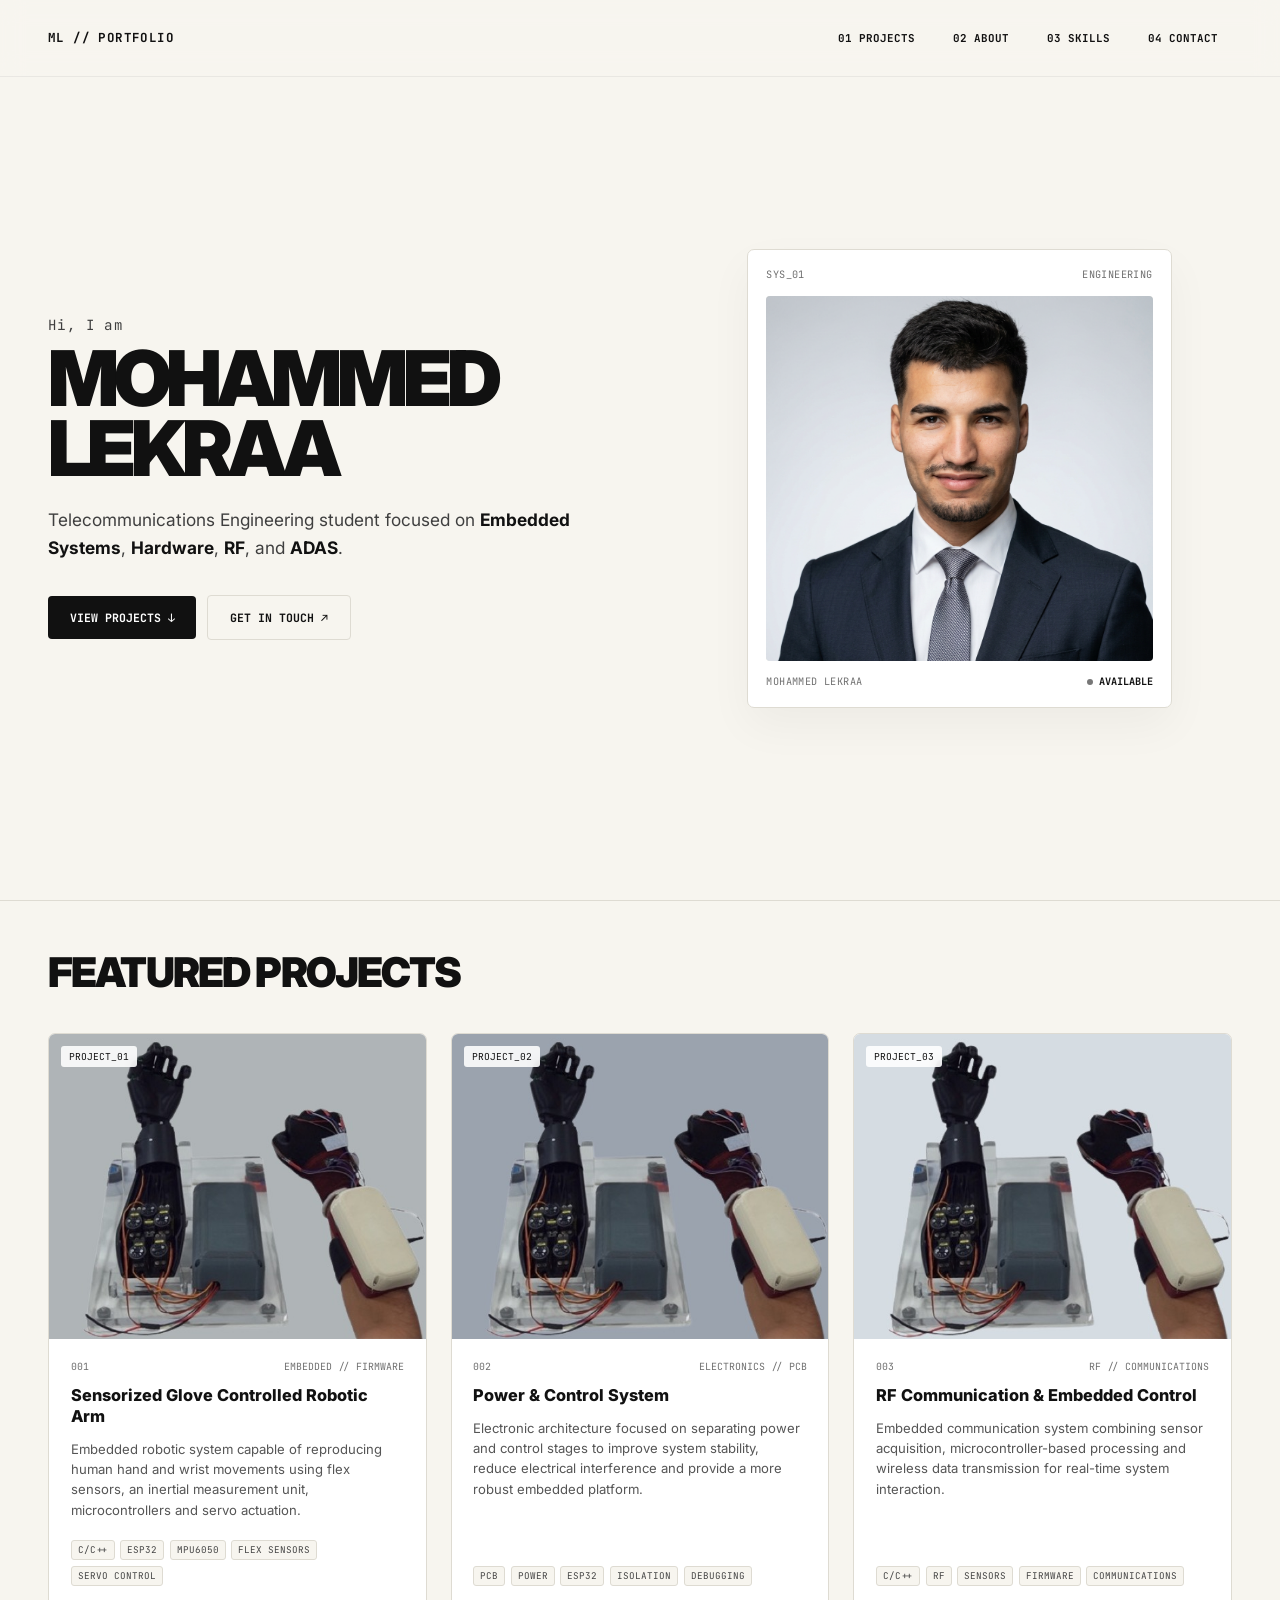
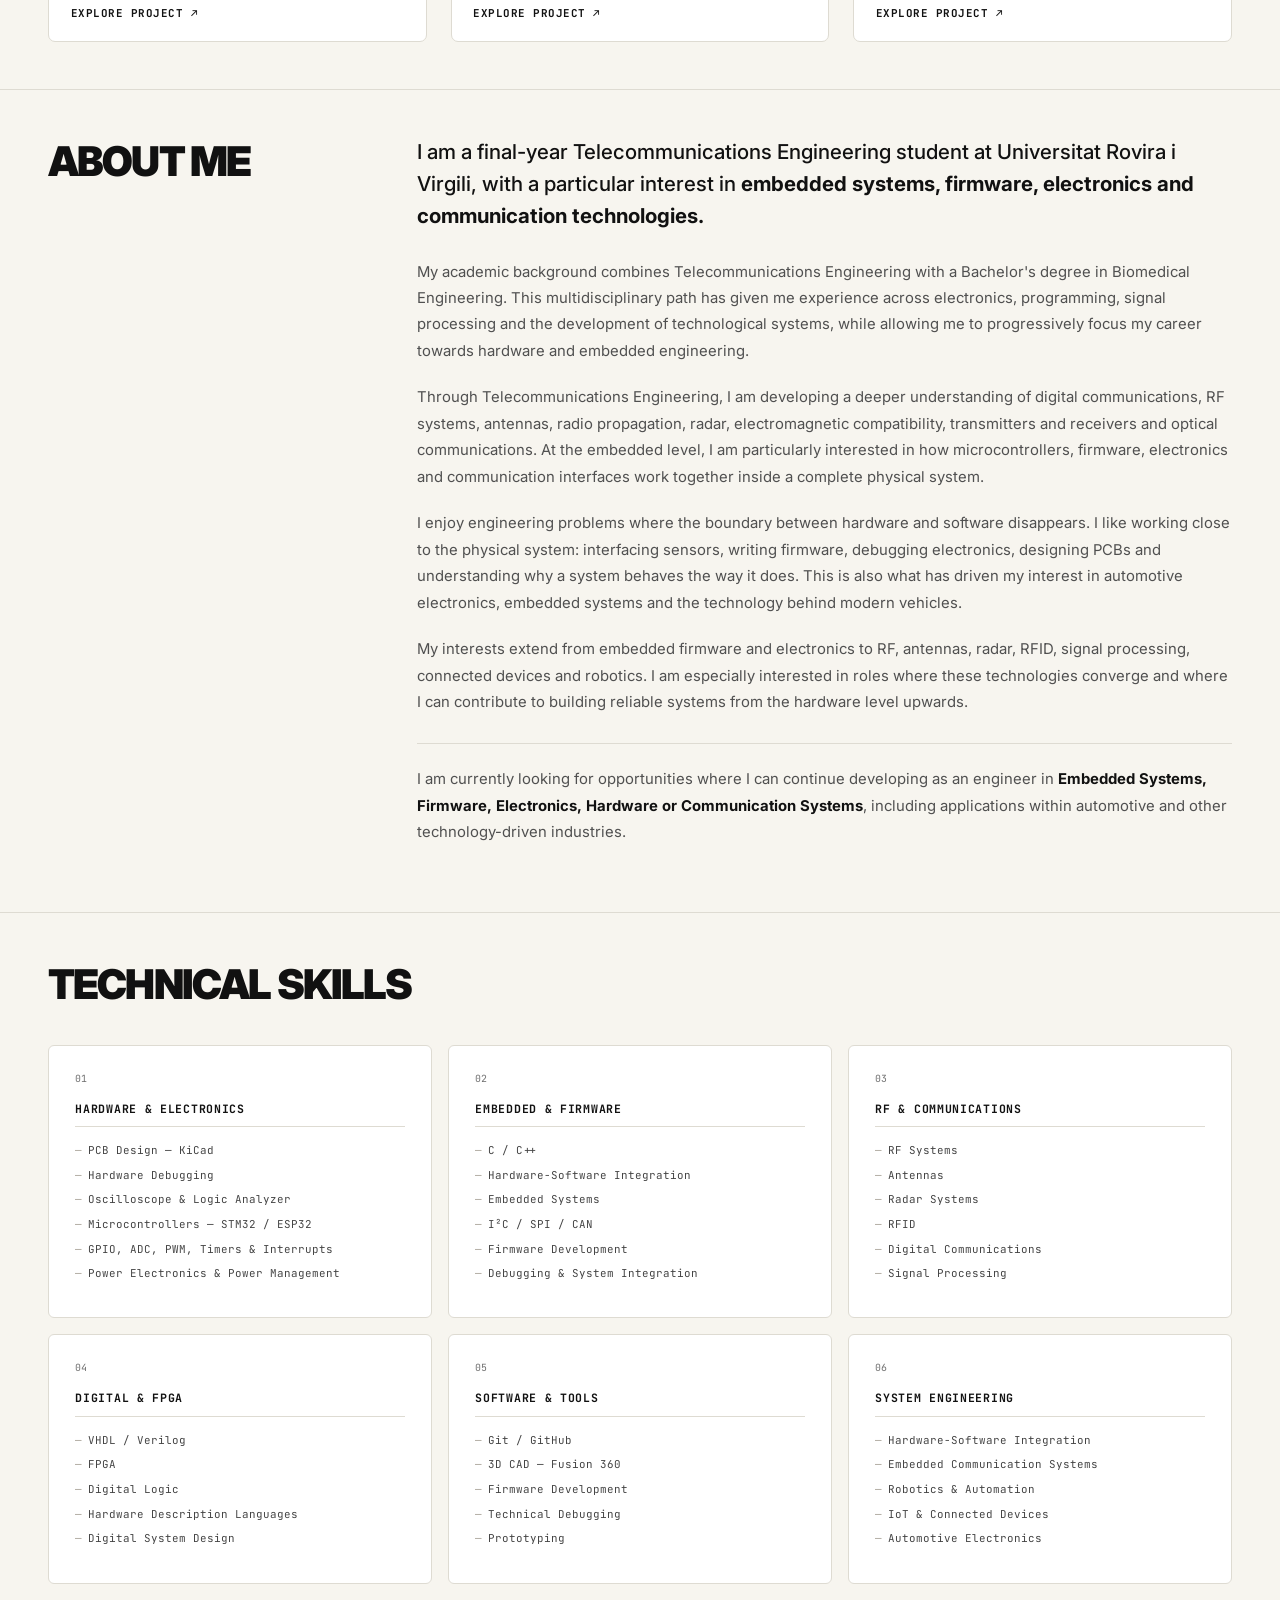
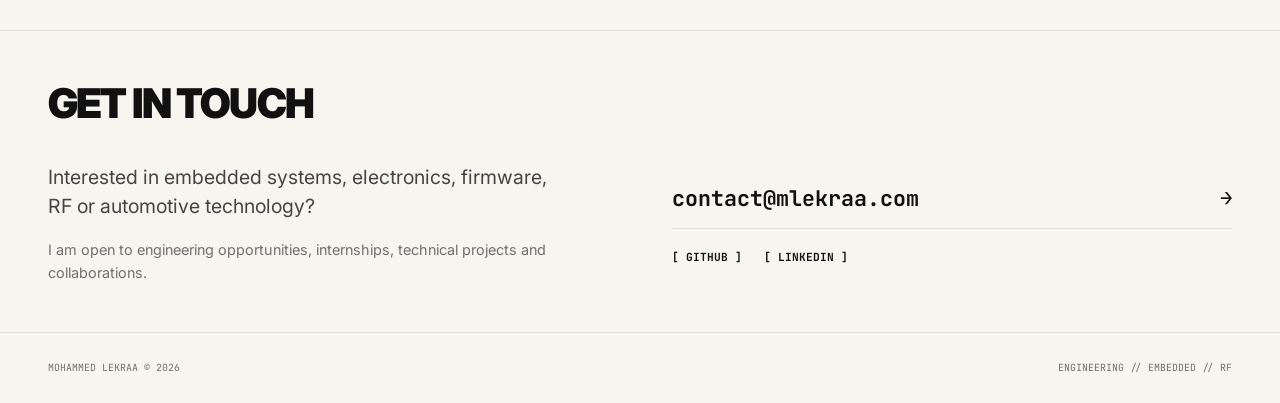
==== index.html @ 3e24ac2d "Update index.html" ====
<!DOCTYPE html>
<html lang="en">
<head>
  <meta charset="UTF-8">
  <meta name="viewport" content="width=device-width, initial-scale=1.0">

  <title>Mohammed Lekraa // Embedded & Electronics Engineering</title>

  <meta
    name="description"
    content="Mohammed Lekraa — Telecommunications and Biomedical Engineering student focused on embedded systems, firmware, electronics, RF and automotive technologies."
  >

  <link rel="stylesheet" href="styles.css">

  <link rel="preconnect" href="https://fonts.googleapis.com">
  <link rel="preconnect" href="https://fonts.gstatic.com" crossorigin>

  <link
    href="https://fonts.googleapis.com/css2?family=Inter:wght@400;500;600;700;800;900&family=JetBrains+Mono:wght@400;500;700&display=swap"
    rel="stylesheet"
  >
</head>

<body>

  <!-- =========================
       LOADER
  ========================== -->

  <div id="loader">
    <div class="loader-content">

      <div class="loader-text">
        SYSTEM.INIT // MOHAMMED LEKRAA
      </div>

      <div class="loader-bar-bg">
        <div class="loader-bar-fill" id="loader-fill"></div>
      </div>

      <div class="loader-percentage" id="loader-counter">
        0%
      </div>

    </div>
  </div>


  <!-- =========================
       NAVIGATION
  ========================== -->

  <nav class="navbar">

    <a href="#home" class="nav-logo">
      ML // PORTFOLIO
    </a>

    <div class="nav-links">

      <a href="#projects" class="nav-btn" data-section="projects">
        01 PROJECTS
      </a>

      <a href="#about" class="nav-btn" data-section="about">
        02 ABOUT
      </a>

      <a href="#skills" class="nav-btn" data-section="skills">
        03 SKILLS
      </a>

      <a href="#contact" class="nav-btn" data-section="contact">
        04 CONTACT
      </a>

    </div>

  </nav>


  <main>

    <!-- =========================
         HERO
    ========================== -->

    <header class="hero" id="home">

      <div class="hero-left">

        <span class="hero-intro">
          Hi, I am
        </span>

        <h1 class="hero-title">
          MOHAMMED<br>LEKRAA
        </h1>

        <p class="hero-description">
          Telecommunications Engineering student focused on
          <strong>Embedded Systems</strong>,
          <strong>Hardware</strong>,
          <strong>RF</strong>,
          and <strong>ADAS</strong>.
        </p>

        <div class="hero-actions">

          <a href="#projects" class="btn-primary">
            VIEW PROJECTS ↓
          </a>

          <a href="#contact" class="btn-secondary">
            GET IN TOUCH ↗
          </a>

        </div>

      </div>


      <div class="hero-right">

        <div class="portrait-card" id="tilt-card">

          <div class="card-header">
            <span class="mono-label">SYS_01</span>
            <span class="mono-label">ENGINEERING</span>
          </div>

          <div class="card-image-container">

            <img
              src="FotoTrajeNegro.png"
              alt="Engineering workspace"
              class="card-img"
            >

          </div>

          <div class="card-footer">

            <span class="mono-label">
              MOHAMMED LEKRAA
            </span>

            <span class="status-indicator">
              <span class="dot"></span>
              AVAILABLE
            </span>

          </div>

        </div>

      </div>

    </header>


    <!-- =========================
         PROJECTS
    ========================== -->

    <section id="projects" class="section reveal">

      <div class="section-heading">
        <h2 class="section-title">
          FEATURED PROJECTS
        </h2>
      </div>


      <div class="projects-grid">


        <!-- PROJECT 01 -->

        <article class="project-card">

          <div class="project-img-wrapper">

            <span class="project-tag-top">
              PROJECT_01
            </span>

            <div class="view-overlay">
              <span>
                VIEW PROJECT &gt;
              </span>
            </div>

            <img
              src="Brazo3.jpg"
              alt="Embedded electronics project"
            >

          </div>


          <div class="project-info">

            <div class="project-meta">

              <span class="project-num">
                001
              </span>

              <span class="project-cat">
                EMBEDDED // FIRMWARE
              </span>

            </div>


            <h3 class="project-title">
              Sensorized Glove Controlled Robotic Arm
            </h3>


            <p class="project-desc">
              Embedded robotic system capable of reproducing human hand
              and wrist movements using flex sensors, an inertial measurement
              unit, microcontrollers and servo actuation.
            </p>


            <div class="project-tags">

              <span>C/C++</span>
              <span>ESP32</span>
              <span>MPU6050</span>
              <span>FLEX SENSORS</span>
              <span>SERVO CONTROL</span>

            </div>


            <a href="#" class="project-link">
              EXPLORE PROJECT ↗
            </a>

          </div>

        </article>


        <!-- PROJECT 02 -->

        <article class="project-card">

          <div class="project-img-wrapper">

            <span class="project-tag-top">
              PROJECT_02
            </span>

            <div class="view-overlay">
              <span>
                VIEW PROJECT &gt;
              </span>
            </div>

            <img
              src="Brazo1.jpg"
              alt="Electronic hardware project"
            >

          </div>


          <div class="project-info">

            <div class="project-meta">

              <span class="project-num">
                002
              </span>

              <span class="project-cat">
                ELECTRONICS // PCB
              </span>

            </div>


            <h3 class="project-title">
              Power & Control System
            </h3>


            <p class="project-desc">
              Electronic architecture focused on separating power and
              control stages to improve system stability, reduce electrical
              interference and provide a more robust embedded platform.
            </p>


            <div class="project-tags">

              <span>PCB</span>
              <span>POWER</span>
              <span>ESP32</span>
              <span>ISOLATION</span>
              <span>DEBUGGING</span>

            </div>


            <a href="#" class="project-link">
              EXPLORE PROJECT ↗
            </a>

          </div>

        </article>


        <!-- PROJECT 03 -->

        <article class="project-card">

          <div class="project-img-wrapper">

            <span class="project-tag-top">
              PROJECT_03
            </span>

            <div class="view-overlay">
              <span>
                VIEW PROJECT &gt;
              </span>
            </div>

            <img
              src="Brazo4.jpg"
              alt="RF communication system"
            >

          </div>


          <div class="project-info">

            <div class="project-meta">

              <span class="project-num">
                003
              </span>

              <span class="project-cat">
                RF // COMMUNICATIONS
              </span>

            </div>


            <h3 class="project-title">
              RF Communication & Embedded Control
            </h3>


            <p class="project-desc">
              Embedded communication system combining sensor acquisition,
              microcontroller-based processing and wireless data transmission
              for real-time system interaction.
            </p>


            <div class="project-tags">

              <span>C/C++</span>
              <span>RF</span>
              <span>SENSORS</span>
              <span>FIRMWARE</span>
              <span>COMMUNICATIONS</span>

            </div>


            <a href="#" class="project-link">
              EXPLORE PROJECT ↗
            </a>

          </div>

        </article>


      </div>

    </section>


    <!-- =========================
         ABOUT
    ========================== -->

    <section id="about" class="section reveal">

      <div class="about-grid">

        <div class="about-left">

          <h2 class="section-title">
            ABOUT ME
          </h2>

        </div>


        <div class="about-right">

          <p class="about-lead">
            I am a final-year Telecommunications Engineering student at
            Universitat Rovira i Virgili, with a particular interest in
            <strong>embedded systems, firmware, electronics and communication technologies.</strong>
          </p>


          <p class="about-body">
            My academic background combines Telecommunications Engineering
            with a Bachelor's degree in Biomedical Engineering. This
            multidisciplinary path has given me experience across electronics,
            programming, signal processing and the development of technological
            systems, while allowing me to progressively focus my career towards
            hardware and embedded engineering.
          </p>


          <p class="about-body">
            Through Telecommunications Engineering, I am developing a deeper
            understanding of digital communications, RF systems, antennas,
            radio propagation, radar, electromagnetic compatibility,
            transmitters and receivers and optical communications. At the
            embedded level, I am particularly interested in how microcontrollers,
            firmware, electronics and communication interfaces work together
            inside a complete physical system.
          </p>


          <p class="about-body">
            I enjoy engineering problems where the boundary between hardware
            and software disappears. I like working close to the physical
            system: interfacing sensors, writing firmware, debugging electronics,
            designing PCBs and understanding why a system behaves the way it does.
            This is also what has driven my interest in automotive electronics,
            embedded systems and the technology behind modern vehicles.
          </p>


          <p class="about-body">
            My interests extend from embedded firmware and electronics to
            RF, antennas, radar, RFID, signal processing, connected devices
            and robotics. I am especially interested in roles where these
            technologies converge and where I can contribute to building
            reliable systems from the hardware level upwards.
          </p>


          <p class="about-body about-final">
            I am currently looking for opportunities where I can continue
            developing as an engineer in <strong>Embedded Systems, Firmware,
            Electronics, Hardware or Communication Systems</strong>, including
            applications within automotive and other technology-driven industries.
          </p>

        </div>

      </div>

    </section>


    <!-- =========================
         SKILLS
    ========================== -->

    <section id="skills" class="section reveal">

      <h2 class="section-title">
        TECHNICAL SKILLS
      </h2>


      <div class="skills-grid">


        <!-- HARDWARE -->

        <div class="skill-card">

          <div class="skill-index">
            01
          </div>

          <h3>
            HARDWARE & ELECTRONICS
          </h3>

          <ul>

            <li>
              PCB Design — KiCad
            </li>

            <li>
              Hardware Debugging
            </li>

            <li>
              Oscilloscope & Logic Analyzer
            </li>

            <li>
              Microcontrollers — STM32 / ESP32
            </li>

            <li>
              GPIO, ADC, PWM, Timers & Interrupts
            </li>

            <li>
              Power Electronics & Power Management
            </li>

          </ul>

        </div>


        <!-- EMBEDDED -->

        <div class="skill-card">

          <div class="skill-index">
            02
          </div>

          <h3>
            EMBEDDED & FIRMWARE
          </h3>

          <ul>

            <li>
              C / C++
            </li>

            <li>
              Hardware-Software Integration
            </li>

            <li>
              Embedded Systems
            </li>

            <li>
              I²C / SPI / CAN
            </li>

            <li>
              Firmware Development
            </li>

            <li>
              Debugging & System Integration
            </li>

          </ul>

        </div>


        <!-- COMMUNICATIONS -->

        <div class="skill-card">

          <div class="skill-index">
            03
          </div>

          <h3>
            RF & COMMUNICATIONS
          </h3>

          <ul>

            <li>
              RF Systems
            </li>

            <li>
              Antennas
            </li>

            <li>
              Radar Systems
            </li>

            <li>
              RFID
            </li>

            <li>
              Digital Communications
            </li>

            <li>
              Signal Processing
            </li>

          </ul>

        </div>


        <!-- DIGITAL -->

        <div class="skill-card">

          <div class="skill-index">
            04
          </div>

          <h3>
            DIGITAL & FPGA
          </h3>

          <ul>

            <li>
              VHDL / Verilog
            </li>

            <li>
              FPGA
            </li>

            <li>
              Digital Logic
            </li>

            <li>
              Hardware Description Languages
            </li>

            <li>
              Digital System Design
            </li>

          </ul>

        </div>


        <!-- SOFTWARE -->

        <div class="skill-card">

          <div class="skill-index">
            05
          </div>

          <h3>
            SOFTWARE & TOOLS
          </h3>

          <ul>

            <li>
              Git / GitHub
            </li>

            <li>
              3D CAD — Fusion 360
            </li>

            <li>
              Firmware Development
            </li>

            <li>
              Technical Debugging
            </li>

            <li>
              Prototyping
            </li>

          </ul>

        </div>


        <!-- SYSTEMS -->

        <div class="skill-card">

          <div class="skill-index">
            06
          </div>

          <h3>
            SYSTEM ENGINEERING
          </h3>

          <ul>

            <li>
              Hardware-Software Integration
            </li>

            <li>
              Embedded Communication Systems
            </li>

            <li>
              Robotics & Automation
            </li>

            <li>
              IoT & Connected Devices
            </li>

            <li>
              Automotive Electronics
            </li>

          </ul>

        </div>


      </div>

    </section>


    <!-- =========================
         CONTACT
    ========================== -->

    <section id="contact" class="section reveal">

      <h2 class="section-title">
        GET IN TOUCH
      </h2>


      <div class="contact-grid">

        <div class="contact-text">

          <p>
            Interested in embedded systems, electronics, firmware,
            RF or automotive technology?
          </p>

          <p class="contact-subtext">
            I am open to engineering opportunities, internships,
            technical projects and collaborations.
          </p>

        </div>


        <div class="contact-links">

          <a
            href="mailto:contact@mlekraa.com"
            class="email-link"
          >
            contact@mlekraa.com

            <span class="arrow">
              →
            </span>

          </a>


          <div class="social-links">

            <a
              href="#"
              target="_blank"
              rel="noopener noreferrer"
            >
              [ GITHUB ]
            </a>

            <a
              href="#"
              target="_blank"
              rel="noopener noreferrer"
            >
              [ LINKEDIN ]
            </a>

          </div>

        </div>

      </div>

    </section>

  </main>


  <!-- =========================
       FOOTER
  ========================== -->

  <footer class="footer">

    <span>
      MOHAMMED LEKRAA © 2026
    </span>

    <span>
      ENGINEERING // EMBEDDED // RF
    </span>

  </footer>


  <script src="script.js"></script>

</body>
</html>
---- styles.css ----
/* =========================================
   VARIABLES
========================================= */

:root {
  --bg-color: #f7f5ef;
  --panel-bg: #ffffff;

  --text-main: #111111;
  --text-secondary: #3f3f3f;
  --text-muted: #707070;

  --border-color: #dedbd2;

  --accent: #b5a98f;
  --accent-light: #ece7dc;

  --font-sans: 'Inter', -apple-system, BlinkMacSystemFont, sans-serif;
  --font-mono: 'JetBrains Mono', monospace;
}


/* =========================================
   RESET
========================================= */

* {
  box-sizing: border-box;
  margin: 0;
  padding: 0;
}

html {
  scroll-behavior: smooth;
  background: var(--bg-color);
  color: var(--text-main);
}

body {
  font-family: var(--font-sans);
  background: var(--bg-color);
  overflow-x: hidden;
}

a {
  color: inherit;
}

::selection {
  background: var(--text-main);
  color: var(--bg-color);
}


/* =========================================
   LOADER
========================================= */

#loader {
  position: fixed;
  inset: 0;

  width: 100%;
  height: 100vh;

  background: var(--bg-color);

  display: flex;
  align-items: center;
  justify-content: center;

  z-index: 9999;

  transition:
    opacity 0.55s ease,
    visibility 0.55s ease;
}

#loader.hidden {
  opacity: 0;
  visibility: hidden;
}

.loader-content {
  width: min(320px, 80vw);
  text-align: center;
  font-family: var(--font-mono);
}

.loader-text {
  font-size: 0.68rem;
  letter-spacing: 1.2px;
  margin-bottom: 13px;
}

.loader-bar-bg {
  width: 100%;
  height: 2px;
  background: var(--border-color);
  overflow: hidden;
}

.loader-bar-fill {
  width: 0;
  height: 100%;
  background: var(--text-main);
}

.loader-percentage {
  margin-top: 8px;
  font-size: 0.65rem;
  color: var(--text-muted);
}


/* =========================================
   NAVBAR
========================================= */

.navbar {
  position: fixed;

  top: 0;
  left: 0;

  width: 100%;

  padding: 1.35rem 3rem;

  display: flex;
  justify-content: space-between;
  align-items: center;

  background: rgba(247, 245, 239, 0.88);
  backdrop-filter: blur(12px);
  -webkit-backdrop-filter: blur(12px);

  border-bottom: 1px solid rgba(17, 17, 17, 0.06);

  z-index: 1000;
}

.nav-logo {
  font-family: var(--font-mono);
  font-size: 0.78rem;
  font-weight: 700;

  letter-spacing: 1.4px;

  text-decoration: none;

  transition: opacity 0.2s ease;
}

.nav-logo:hover {
  opacity: 0.6;
}

.nav-links {
  display: flex;
  gap: 0.65rem;
}

.nav-btn {
  position: relative;

  font-family: var(--font-mono);
  font-size: 0.68rem;
  font-weight: 700;

  text-decoration: none;

  padding: 0.52rem 0.8rem;

  border: 1px solid transparent;
  border-radius: 5px;

  transition:
    background 0.2s ease,
    border-color 0.2s ease,
    color 0.2s ease;
}

.nav-btn:hover {
  background: var(--panel-bg);
  border-color: var(--border-color);
}

.nav-btn.active {
  background: var(--text-main);
  color: #ffffff;
  border-color: var(--text-main);
}


/* =========================================
   HERO
========================================= */

.hero {
  min-height: 100vh;

  max-width: 1400px;

  margin: 0 auto;

  padding:
    7.5rem
    3rem
    4rem;

  display: grid;

  grid-template-columns:
    minmax(0, 1fr)
    minmax(0, 0.95fr);

  align-items: center;

  gap: 4rem;
}

.hero-left {
  display: flex;
  flex-direction: column;
  align-items: flex-start;
}

.hero-intro {
  font-family: var(--font-mono);

  font-size: 0.88rem;

  color: var(--text-secondary);

  letter-spacing: 1.4px;

  margin-bottom: 0.65rem;
}

.hero-title {
  font-size: clamp(3.7rem, 6vw, 5.7rem);

  font-weight: 900;

  line-height: 0.9;

  letter-spacing: -0.065em;

  margin-bottom: 1.45rem;
}

.hero-description {
  max-width: 535px;

  font-size: 1.08rem;

  line-height: 1.65;

  color: var(--text-secondary);

  margin-bottom: 2rem;
}

.hero-description strong {
  color: var(--text-main);
  font-weight: 700;
}

.hero-actions {
  display: flex;
  align-items: center;
  gap: 0.7rem;
}

.btn-primary,
.btn-secondary {
  font-family: var(--font-mono);

  font-size: 0.72rem;
  font-weight: 700;

  text-decoration: none;

  padding: 0.88rem 1.35rem;

  border-radius: 4px;

  transition:
    transform 0.2s ease,
    background 0.2s ease,
    border-color 0.2s ease;
}

.btn-primary {
  color: #ffffff;
  background: var(--text-main);
}

.btn-primary:hover {
  transform: translateY(-2px);
  background: #292929;
}

.btn-secondary {
  color: var(--text-main);
  background: transparent;
  border: 1px solid var(--border-color);
}

.btn-secondary:hover {
  transform: translateY(-2px);
  background: var(--panel-bg);
  border-color: #aaa69c;
}


/* =========================================
   HERO CARD
========================================= */

.hero-right {
  display: flex;
  justify-content: center;
}

.portrait-card {
  width: 100%;
  max-width: 425px;

  padding: 1.15rem;

  background: var(--panel-bg);

  border: 1px solid var(--border-color);

  border-radius: 7px;

  box-shadow:
    0 18px 45px rgba(0, 0, 0, 0.045);

  transform-style: preserve-3d;

  transition: transform 0.12s ease-out;
}

.card-header,
.card-footer {
  display: flex;
  justify-content: space-between;
  align-items: center;
}

.mono-label {
  font-family: var(--font-mono);

  font-size: 0.64rem;

  color: var(--text-muted);

  letter-spacing: 0.4px;
}

.card-image-container {
  width: 100%;
  height: 365px;

  margin: 0.9rem 0;

  overflow: hidden;

  border-radius: 4px;

  background: #e9e7e1;
}

.card-img {
  width: 100%;
  height: 100%;

  object-fit: cover;

  filter: grayscale(0%);

  transition:
    transform 0.7s cubic-bezier(0.16, 1, 0.3, 1),
    filter 0.7s ease;
}

.portrait-card:hover .card-img {
  transform: scale(1.035);
  filter: grayscale(0%);
}

.status-indicator {
  display: flex;
  align-items: center;
  gap: 6px;

  font-family: var(--font-mono);

  font-size: 0.64rem;
  font-weight: 700;
}

.status-indicator .dot {
  width: 6px;
  height: 6px;

  border-radius: 50%;

  background: #777;
}


/* =========================================
   SECTIONS
========================================= */

.section {
  max-width: 1400px;

  margin: 0 auto;

  padding:
    2.9rem
    3rem;

  border-top: 1px solid var(--border-color);
}

.section-title {
  font-size: clamp(2rem, 3.2vw, 2.6rem);

  font-weight: 900;

  letter-spacing: -0.045em;

  margin-bottom: 2.2rem;
}


/* =========================================
   PROJECTS
========================================= */

.projects-grid {
  display: grid;

  grid-template-columns:
    repeat(3, minmax(0, 1fr));

  gap: 1.5rem;
}

.project-card {
  min-width: 0;

  background: var(--panel-bg);

  border: 1px solid var(--border-color);

  border-radius: 7px;

  overflow: hidden;

  display: flex;
  flex-direction: column;
  min-height: 500px;
  transition:
    transform 0.35s cubic-bezier(0.16, 1, 0.3, 1),
    border-color 0.3s ease,
    box-shadow 0.3s ease;
}

.project-card:hover {
  transform: translateY(-7px);

  border-color: #b7b2a7;

  box-shadow:
    0 18px 35px rgba(0, 0, 0, 0.075);
}

.project-img-wrapper {
  position: relative;

  width: 100%;
  height: 305px;

  overflow: hidden;
}

.project-img-wrapper img {
  width: 100%;
  height: 100%;

  object-fit: cover;

  filter: grayscale(0%);

  transition:
    transform 0.55s cubic-bezier(0.16, 1, 0.3, 1),
    filter 0.4s ease;
}

.project-card:hover .project-img-wrapper img {
  transform: scale(1.07);
  filter: grayscale(0%);
}

.project-tag-top {
  position: absolute;

  top: 12px;
  left: 12px;

  z-index: 3;

  padding: 4px 8px;

  background: rgba(255, 255, 255, 0.88);

  color: var(--text-main);

  border-radius: 3px;

  font-family: var(--font-mono);

  font-size: 0.6rem;

  backdrop-filter: blur(5px);
}

.view-overlay {
  position: absolute;

  inset: 0;

  z-index: 2;

  display: flex;
  align-items: center;
  justify-content: center;

  background: rgba(17, 17, 17, 0.48);

  opacity: 0;

  transition: opacity 0.3s ease;
}

.project-card:hover .view-overlay {
  opacity: 1;
}

.view-overlay span {
  padding: 8px 14px;

  background: #111111;
  color: #ffffff;

  font-family: var(--font-mono);

  font-size: 0.68rem;
  font-weight: 700;

  letter-spacing: 0.7px;
}

.project-info {
  padding: 1.35rem;

  display: flex;
  flex-direction: column;

  flex-grow: 1;
}

.project-meta {
  display: flex;
  justify-content: space-between;

  gap: 1rem;

  margin-bottom: 0.75rem;

  font-family: var(--font-mono);

  font-size: 0.62rem;

  color: var(--text-muted);
}

.project-cat {
  text-align: right;
}

.project-title {
  font-size: 1.02rem;

  line-height: 1.3;

  font-weight: 800;

  margin-bottom: 0.7rem;
}

.project-desc {
  font-size: 0.82rem;

  line-height: 1.55;

  color: #555;

  margin-bottom: 1.25rem;

  flex-grow: 1;
}

.project-tags {
  display: flex;

  flex-wrap: wrap;

  gap: 0.35rem;

  margin-bottom: 1.25rem;
}

.project-tags span {
  padding: 3px 6px;

  border: 1px solid var(--border-color);

  border-radius: 3px;

  background: var(--bg-color);

  font-family: var(--font-mono);

  font-size: 0.58rem;

  color: #444;
}

.project-link {
  font-family: var(--font-mono);

  font-size: 0.68rem;

  font-weight: 700;

  text-decoration: none;

  letter-spacing: 0.5px;

  transition: opacity 0.2s ease;
}

.project-link:hover {
  opacity: 0.55;
}


/* =========================================
   ABOUT
========================================= */

.about-grid {
  display: grid;

  grid-template-columns:
    minmax(220px, 0.75fr)
    minmax(0, 2fr);

  gap: 4rem;
}

.about-left .section-title {
  margin-bottom: 0;
}

.about-right {
  max-width: 850px;
}

.about-lead {
  font-size: 1.28rem;

  line-height: 1.55;

  font-weight: 500;

  margin-bottom: 1.7rem;
}

.about-body {
  font-size: 0.93rem;

  line-height: 1.78;

  color: #505050;

  margin-bottom: 1.25rem;
}

.about-body strong,
.about-lead strong {
  color: var(--text-main);
  font-weight: 700;
}

.about-final {
  margin-top: 1.7rem;

  padding-top: 1.4rem;

  border-top: 1px solid var(--border-color);
}


/* =========================================
   SKILLS
========================================= */

.skills-grid {
  display: grid;

  grid-template-columns:
    repeat(3, minmax(0, 1fr));

  gap: 1rem;
}

.skill-card {
  position: relative;

  min-height: 250px;

  padding: 1.65rem;

  background: var(--panel-bg);

  border: 1px solid var(--border-color);

  border-radius: 6px;

  transition:
    transform 0.25s ease,
    border-color 0.25s ease,
    box-shadow 0.25s ease;
}

.skill-card:hover {
  transform: translateY(-4px);

  border-color: #bdb8ae;

  box-shadow:
    0 12px 25px rgba(0, 0, 0, 0.045);
}

.skill-index {
  margin-bottom: 1rem;

  font-family: var(--font-mono);

  font-size: 0.62rem;

  color: var(--text-muted);
}

.skill-card h3 {
  padding-bottom: 0.65rem;

  margin-bottom: 1rem;

  border-bottom: 1px solid var(--border-color);

  font-family: var(--font-mono);

  font-size: 0.72rem;

  letter-spacing: 0.7px;
}

.skill-card ul {
  list-style: none;
}

.skill-card li {
  position: relative;

  padding-left: 13px;

  margin-bottom: 0.55rem;

  font-family: var(--font-mono);

  font-size: 0.68rem;

  line-height: 1.45;

  color: #444;
}

.skill-card li::before {
  content: "—";

  position: absolute;

  left: 0;

  color: #aaa59a;
}


/* =========================================
   CONTACT
========================================= */

.contact-grid {
  display: grid;

  grid-template-columns:
    1fr
    1fr;

  gap: 4rem;

  align-items: center;
}

.contact-text p {
  max-width: 500px;

  font-size: 1.22rem;

  line-height: 1.5;

  color: #444;
}

.contact-text .contact-subtext {
  margin-top: 1rem;

  font-size: 0.9rem;

  line-height: 1.65;

  color: var(--text-muted);
}

.email-link {
  display: flex;

  align-items: center;
  justify-content: space-between;

  gap: 1rem;

  padding-bottom: 1rem;

  margin-bottom: 1.35rem;

  border-bottom: 1px solid var(--border-color);

  font-family: var(--font-mono);

  font-size: clamp(1rem, 2vw, 1.35rem);

  font-weight: 700;

  text-decoration: none;

  transition: opacity 0.2s ease;
}

.email-link:hover {
  opacity: 0.55;
}

.arrow {
  font-size: 1.3rem;
}

.social-links {
  display: flex;
  gap: 1.4rem;
}

.social-links a {
  font-family: var(--font-mono);

  font-size: 0.7rem;

  font-weight: 700;

  text-decoration: none;
}

.social-links a:hover {
  text-decoration: underline;
}


/* =========================================
   FOOTER
========================================= */

.footer {
  padding: 1.8rem 3rem;

  border-top: 1px solid var(--border-color);

  display: flex;
  justify-content: space-between;
  gap: 2rem;

  font-family: var(--font-mono);

  font-size: 0.62rem;

  color: var(--text-muted);
}


/* =========================================
   SCROLL REVEAL
========================================= */

.reveal {
  opacity: 0;

  transform: translateY(24px);

  transition:
    opacity 0.7s ease,
    transform 0.7s cubic-bezier(0.16, 1, 0.3, 1);
}

.reveal.active {
  opacity: 1;

  transform: translateY(0);
}


/* =========================================
   RESPONSIVE
========================================= */

@media (max-width: 1100px) {

  .navbar {
    padding: 1.2rem 1.5rem;
  }

  .hero {
    padding-left: 1.8rem;
    padding-right: 1.8rem;
    gap: 2.5rem;
  }

  .section {
    padding-left: 1.8rem;
    padding-right: 1.8rem;
  }

  .projects-grid {
    gap: 1rem;
  }

  .project-info {
    padding: 1.15rem;
  }

  .project-title {
    font-size: 0.95rem;
  }

  .project-desc {
    font-size: 0.77rem;
  }
}


@media (max-width: 900px) {

  .hero {
    min-height: auto;

    padding-top: 9rem;
    padding-bottom: 5rem;

    grid-template-columns: 1fr;

    gap: 3.5rem;
  }

  .hero-left {
    max-width: 650px;
  }

  .hero-right {
    justify-content: flex-start;
  }

  .portrait-card {
    max-width: 450px;
  }

  .projects-grid {
    grid-template-columns: 1fr;
  }

  .project-img-wrapper {
    height: 240px;
  }

  .about-grid {
    grid-template-columns: 1fr;
    gap: 1rem;
  }

  .skills-grid {
    grid-template-columns: repeat(2, 1fr);
  }

  .contact-grid {
    grid-template-columns: 1fr;
    gap: 2.5rem;
  }
}


@media (max-width: 650px) {

  .navbar {
    padding: 1rem;

    align-items: flex-start;
  }

  .nav-logo {
    font-size: 0.7rem;
    padding-top: 0.45rem;
  }

  .nav-links {
    gap: 0.25rem;
    flex-wrap: wrap;
    justify-content: flex-end;
  }

  .nav-btn {
    padding: 0.42rem 0.5rem;
    font-size: 0.57rem;
  }

  .hero {
    padding:
      8.5rem
      1.2rem
      4rem;
  }

  .hero-title {
    font-size: clamp(3rem, 14vw, 4.5rem);
  }

  .hero-description {
    font-size: 0.95rem;
  }

  .hero-actions {
    width: 100%;
    flex-direction: column;
    align-items: stretch;
  }

  .btn-primary,
  .btn-secondary {
    text-align: center;
  }

  .section {
    padding:
      4rem
      1.2rem;
  }

  .section-title {
    font-size: 1.9rem;
  }

  .project-img-wrapper {
    height: 210px;
  }

  .skills-grid {
    grid-template-columns: 1fr;
  }

  .skill-card {
    min-height: auto;
  }

  .about-lead {
    font-size: 1.1rem;
  }

  .about-body {
    font-size: 0.88rem;
  }

  .footer {
    padding:
      1.5rem 1.2rem;

    flex-direction: column;
  }
}


/* =========================================
   REDUCED MOTION
========================================= */

@media (prefers-reduced-motion: reduce) {

  html {
    scroll-behavior: auto;
  }

  *,
  *::before,
  *::after {
    animation-duration: 0.01ms !important;
    animation-iteration-count: 1 !important;
    transition-duration: 0.01ms !important;
  }

}
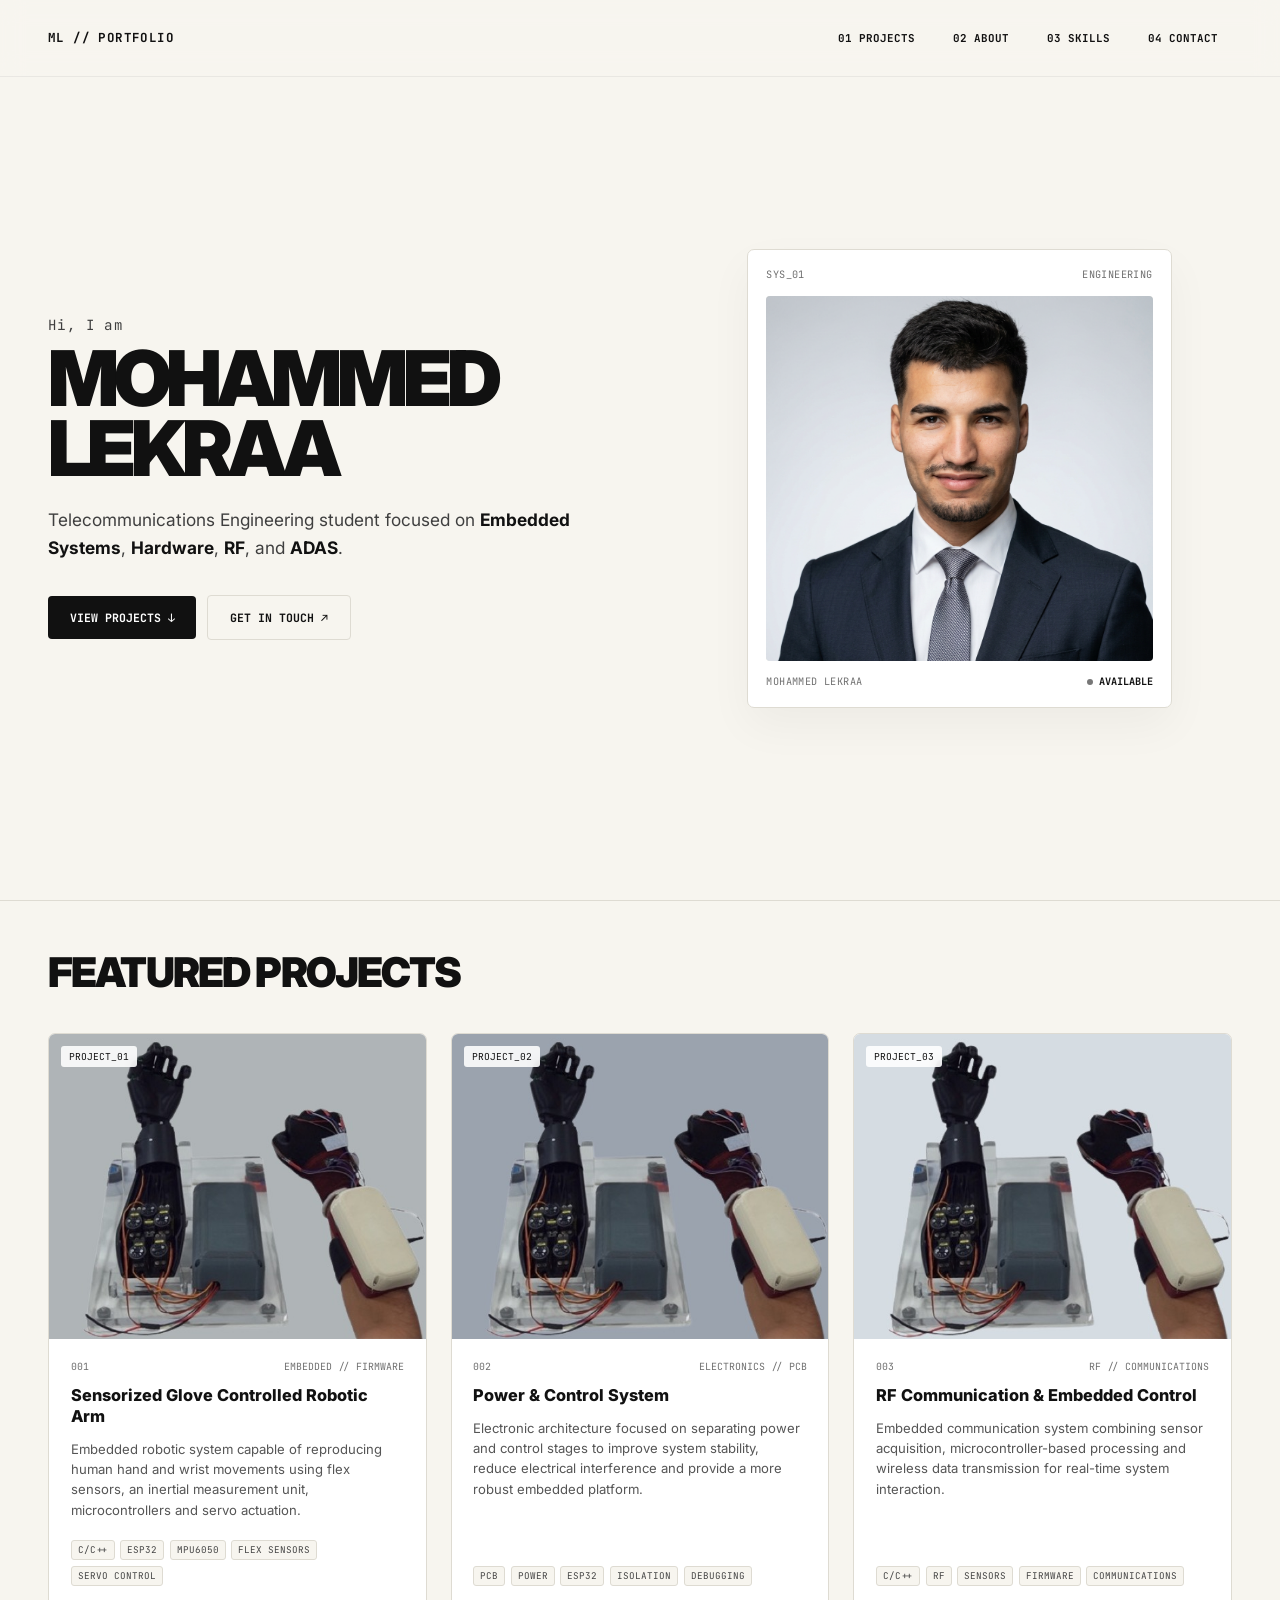
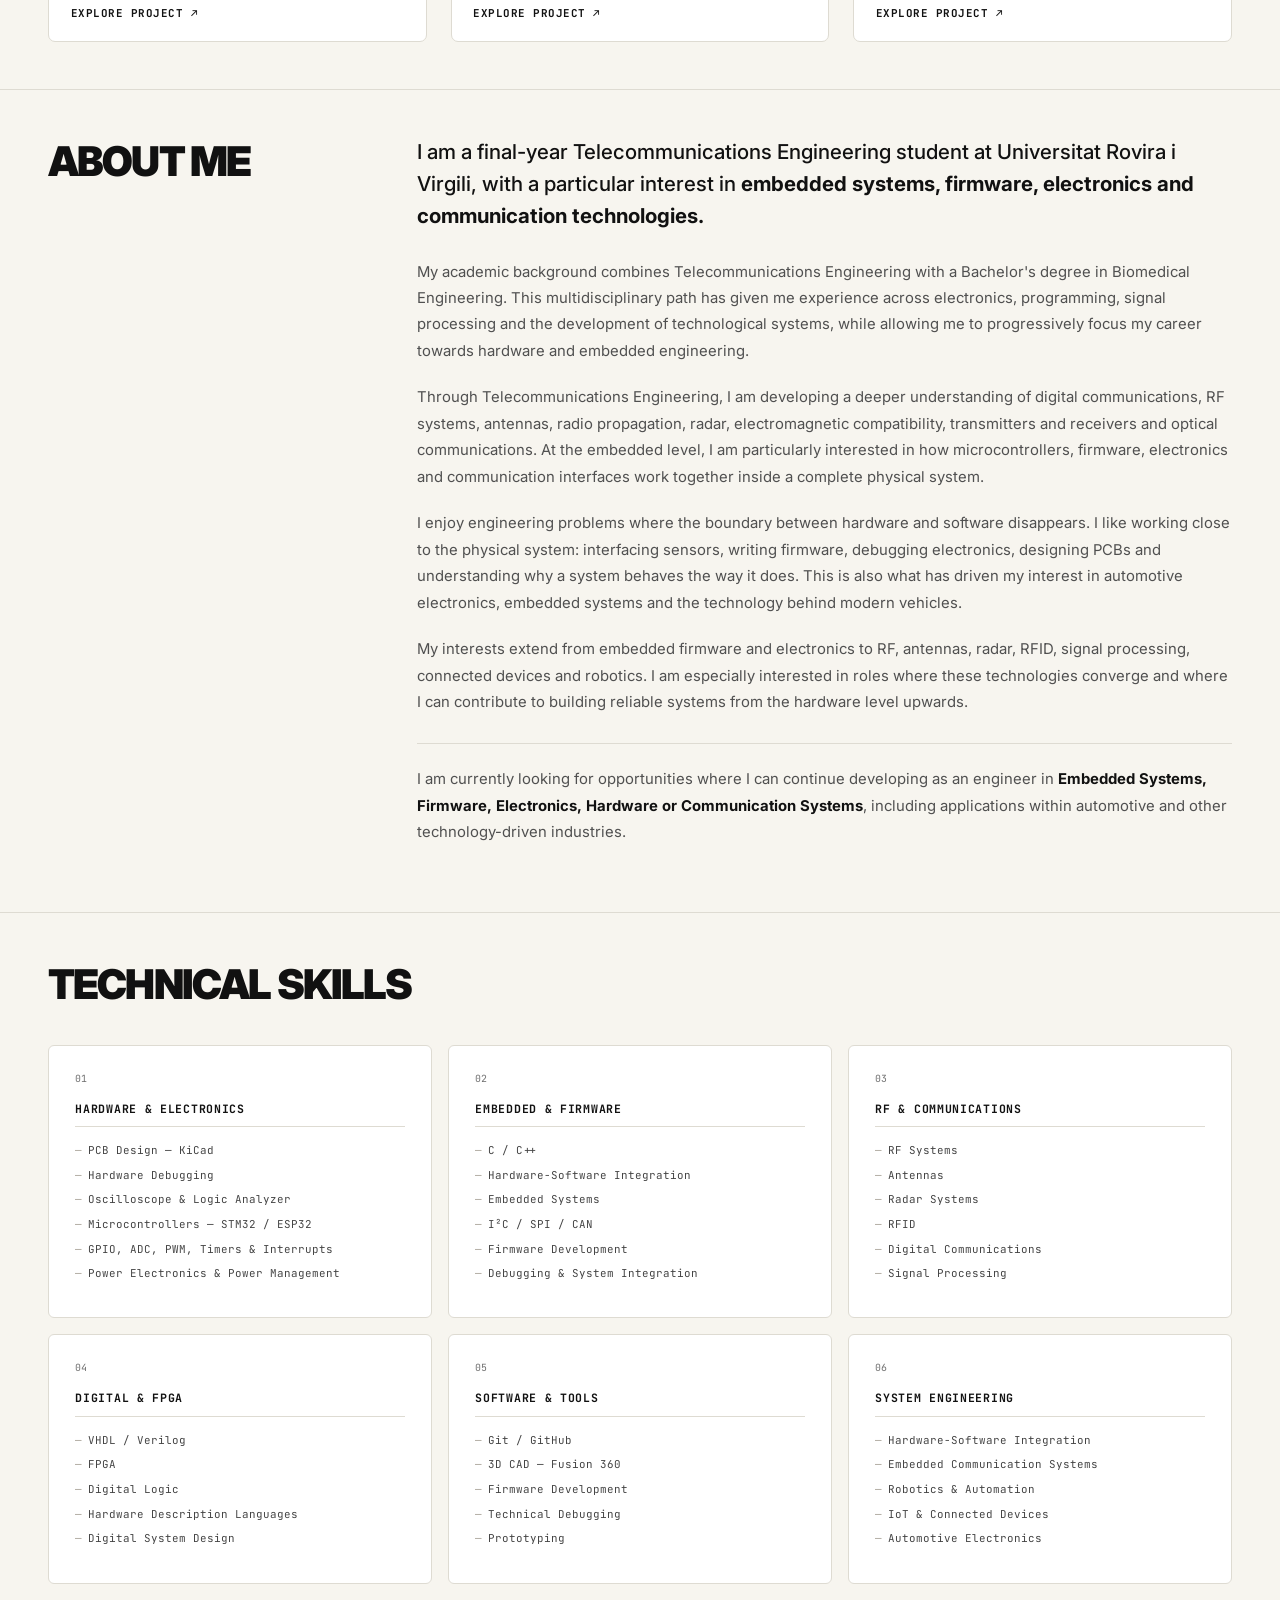
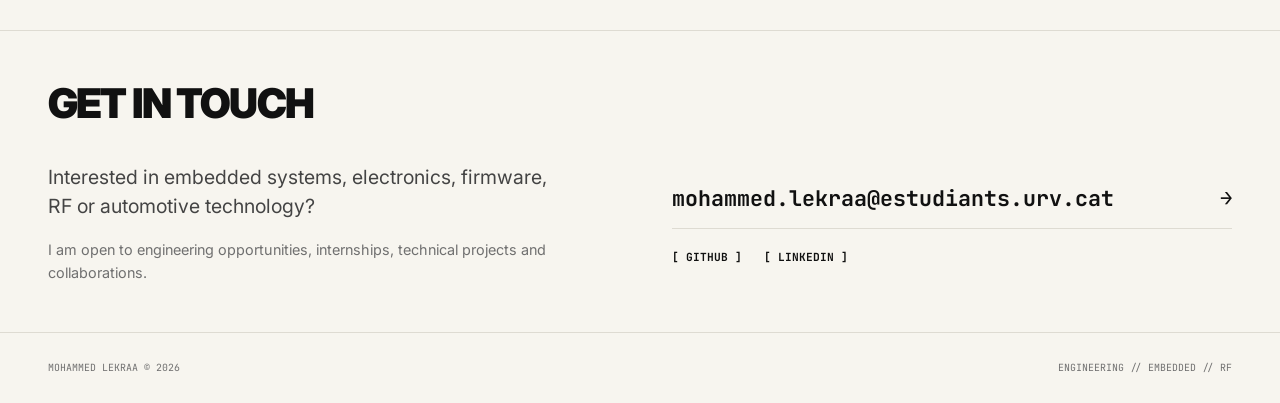
==== commit 402aba63: "Update project link and contact information" ====
--- a/index.html
+++ b/index.html
@@ -238,7 +238,7 @@
             </div>
 
 
-            <a href="#" class="project-link">
+            <a href="project/index.html" class="project-link">
               EXPLORE PROJECT ↗
             </a>
 
@@ -770,10 +770,10 @@
         <div class="contact-links">
 
           <a
-            href="mailto:contact@mlekraa.com"
+            href="mailto:mohammed.lekraa@estudiants.urv.cat"
             class="email-link"
           >
-            contact@mlekraa.com
+            mohammed.lekraa@estudiants.urv.cat
 
             <span class="arrow">
               →
@@ -793,7 +793,7 @@
             </a>
 
             <a
-              href="#"
+              href="https://www.linkedin.com/in/mohammed-lekraa-bouakka-b15803392"
               target="_blank"
               rel="noopener noreferrer"
             >
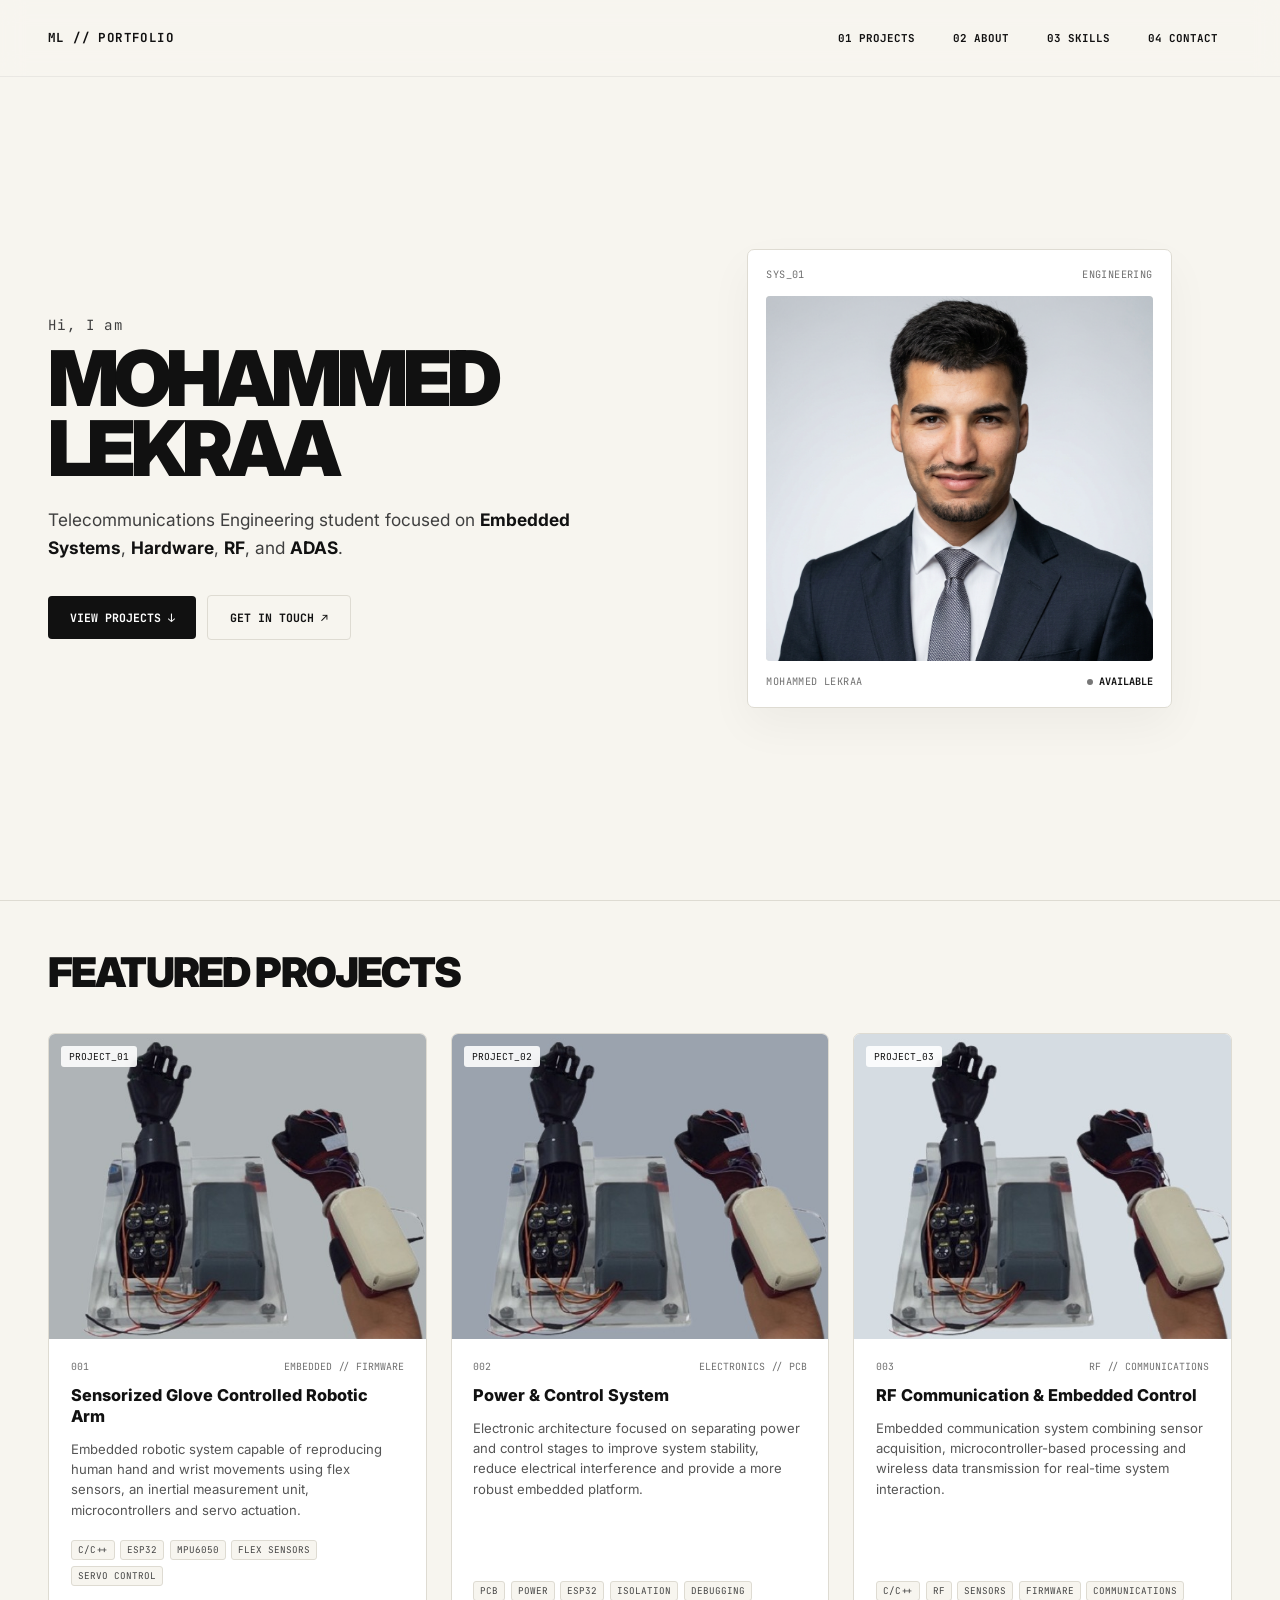
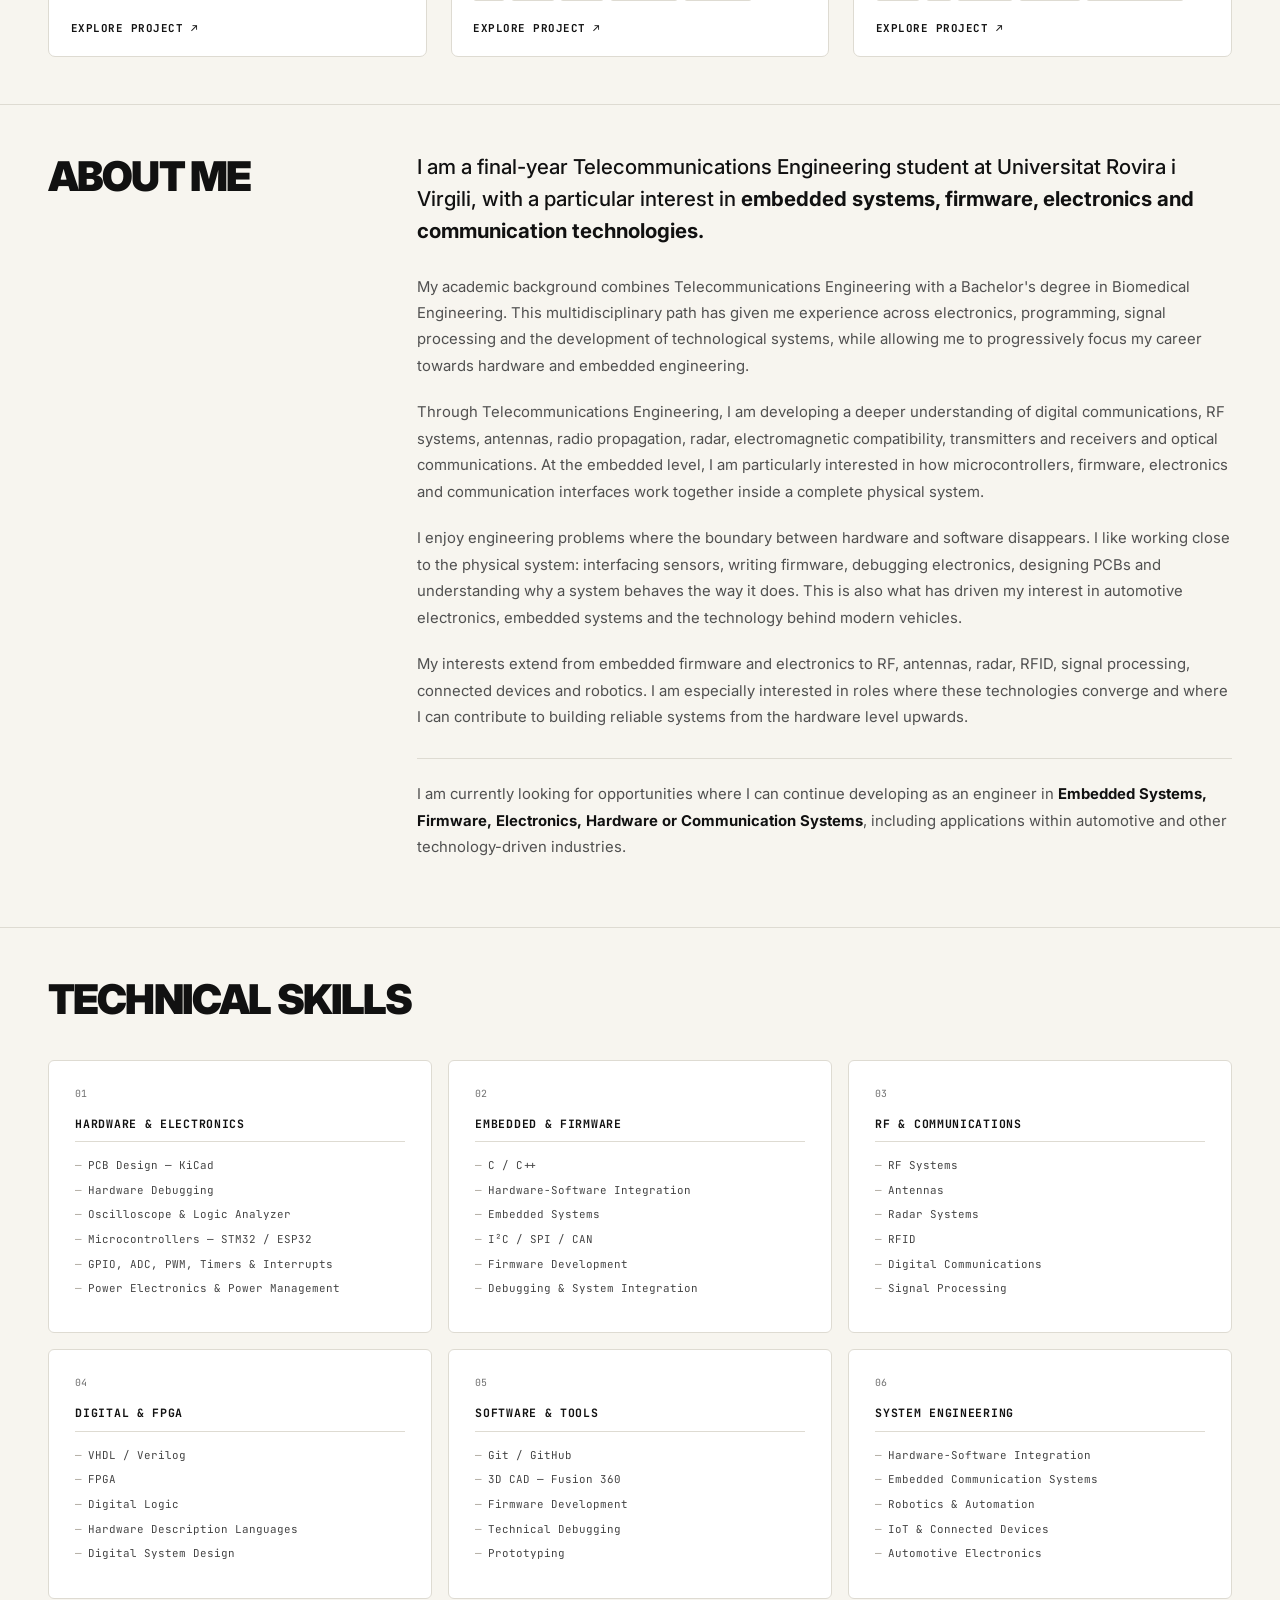
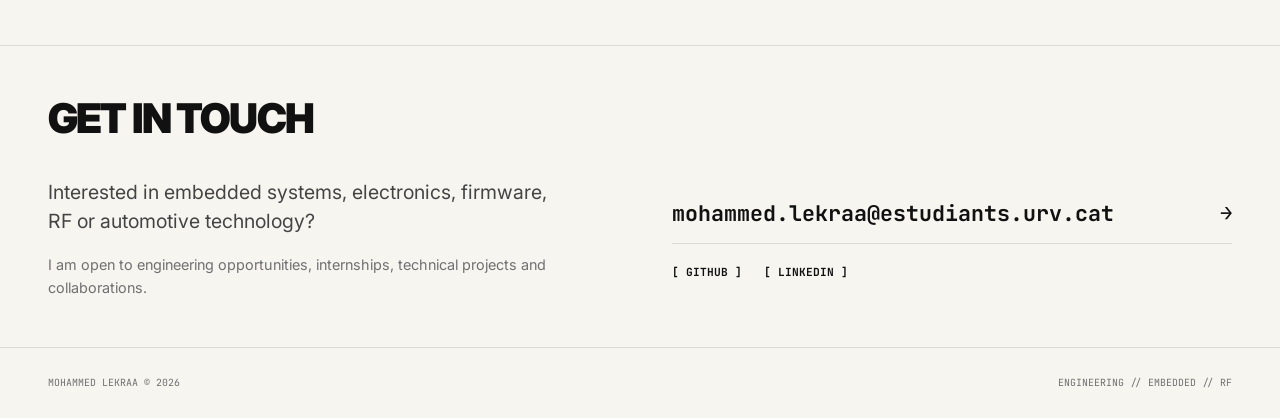
==== commit eaeb5cc1: "Update index.html" ====
--- a/index.html
+++ b/index.html
@@ -176,73 +176,76 @@
       <div class="projects-grid">
 
 
-        <!-- PROJECT 01 -->
-
+   <!-- PROJECT 01 -->
         <article class="project-card">
-
-          <div class="project-img-wrapper">
-
-            <span class="project-tag-top">
-              PROJECT_01
-            </span>
-
-            <div class="view-overlay">
-              <span>
-                VIEW PROJECT &gt;
+          
+          <a href="project/index.html" style="text-decoration: none; color: inherit; display: block; height: 100%;">
+
+            <div class="project-img-wrapper">
+
+              <span class="project-tag-top">
+                PROJECT_01
               </span>
+
+              <div class="view-overlay">
+                <span>
+                  VIEW PROJECT &gt;
+                </span>
+              </div>
+
+              <img
+                src="Brazo3.jpg"
+                alt="Embedded electronics project"
+              >
+
             </div>
 
-            <img
-              src="Brazo3.jpg"
-              alt="Embedded electronics project"
-            >
-
-          </div>
-
-
-          <div class="project-info">
-
-            <div class="project-meta">
-
-              <span class="project-num">
-                001
+
+            <div class="project-info">
+
+              <div class="project-meta">
+
+                <span class="project-num">
+                  001
+                </span>
+
+                <span class="project-cat">
+                  EMBEDDED // FIRMWARE
+                </span>
+
+              </div>
+
+
+              <h3 class="project-title">
+                Sensorized Glove Controlled Robotic Arm
+              </h3>
+
+
+              <p class="project-desc">
+                Embedded robotic system capable of reproducing human hand
+                and wrist movements using flex sensors, an inertial measurement
+                unit, microcontrollers and servo actuation.
+              </p>
+
+
+              <div class="project-tags">
+
+                <span>C/C++</span>
+                <span>ESP32</span>
+                <span>MPU6050</span>
+                <span>FLEX SENSORS</span>
+                <span>SERVO CONTROL</span>
+
+              </div>
+
+
+              <span class="project-link" style="display: inline-block; margin-top: 15px;">
+                EXPLORE PROJECT ↗
               </span>
 
-              <span class="project-cat">
-                EMBEDDED // FIRMWARE
-              </span>
-
             </div>
 
-
-            <h3 class="project-title">
-              Sensorized Glove Controlled Robotic Arm
-            </h3>
-
-
-            <p class="project-desc">
-              Embedded robotic system capable of reproducing human hand
-              and wrist movements using flex sensors, an inertial measurement
-              unit, microcontrollers and servo actuation.
-            </p>
-
-
-            <div class="project-tags">
-
-              <span>C/C++</span>
-              <span>ESP32</span>
-              <span>MPU6050</span>
-              <span>FLEX SENSORS</span>
-              <span>SERVO CONTROL</span>
-
-            </div>
-
-
-            <a href="project/index.html" class="project-link">
-              EXPLORE PROJECT ↗
-            </a>
-
-          </div>
+          </a>
 
         </article>
 
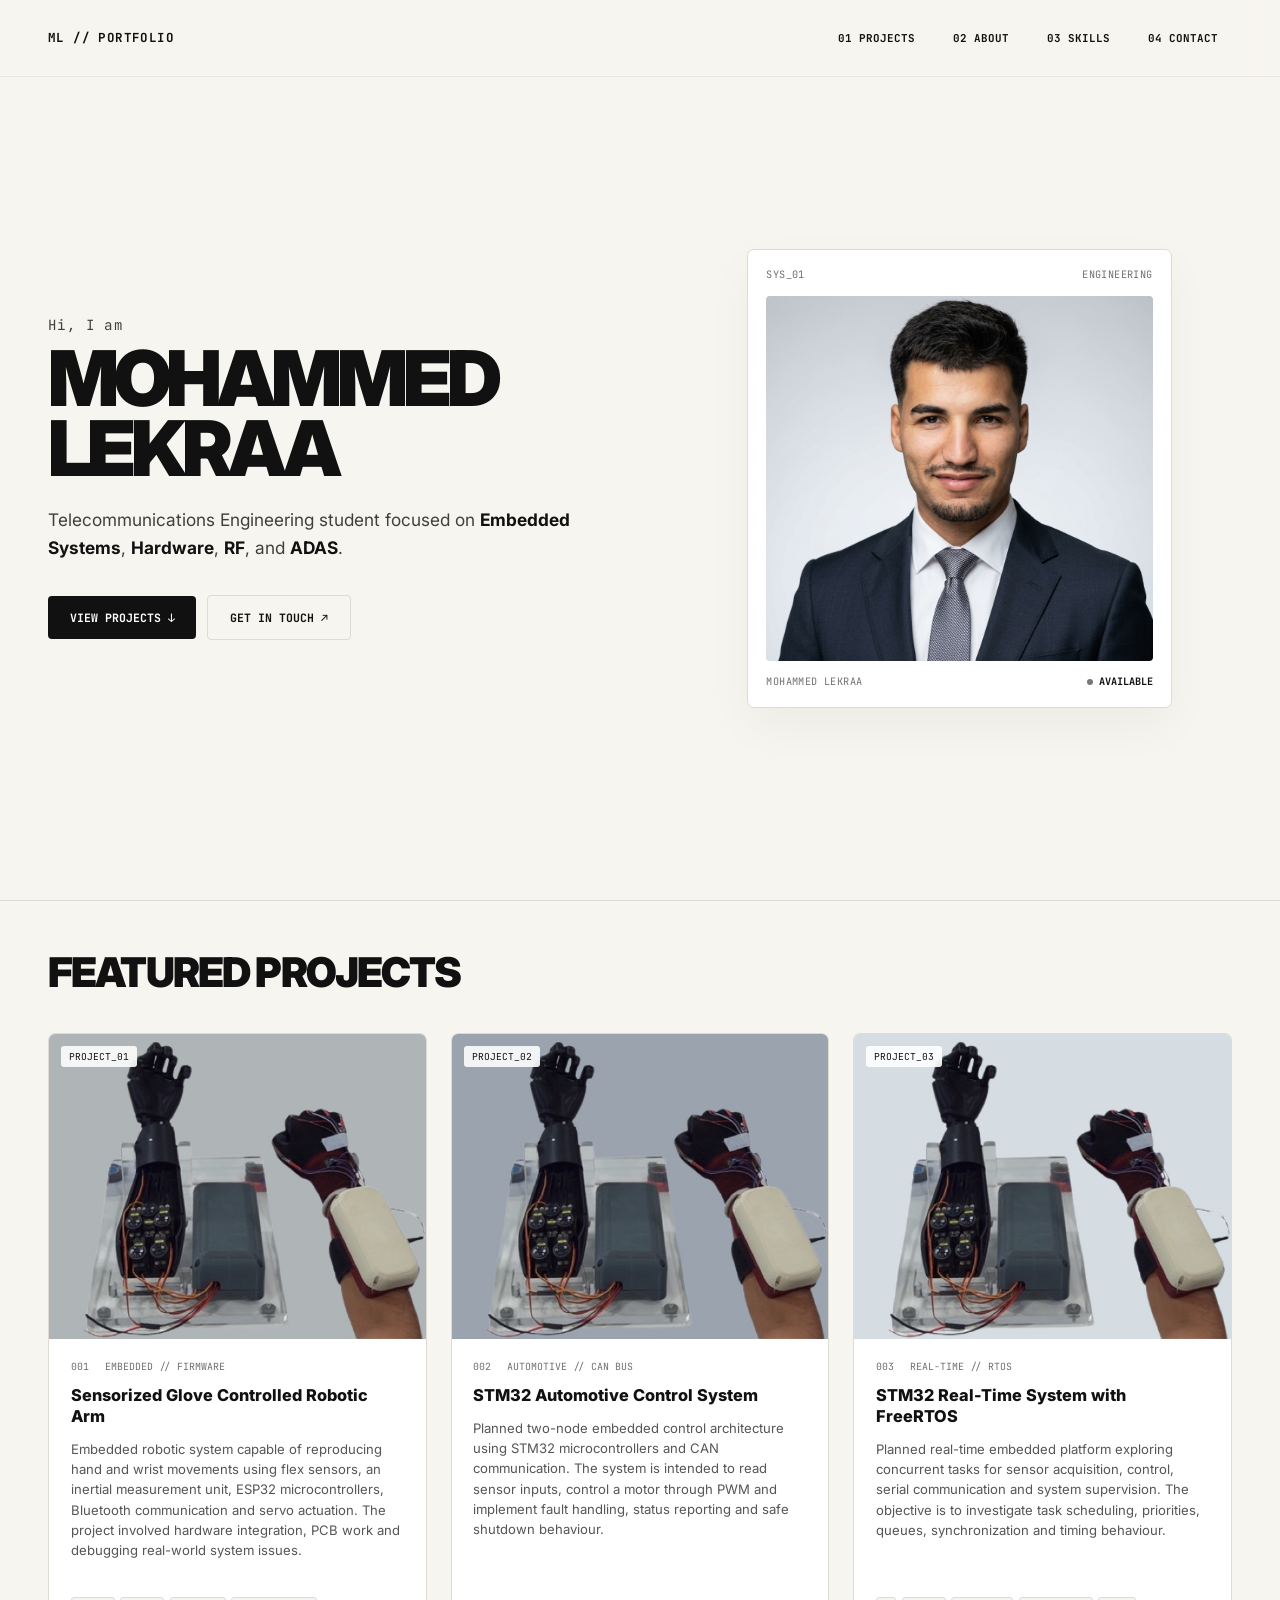
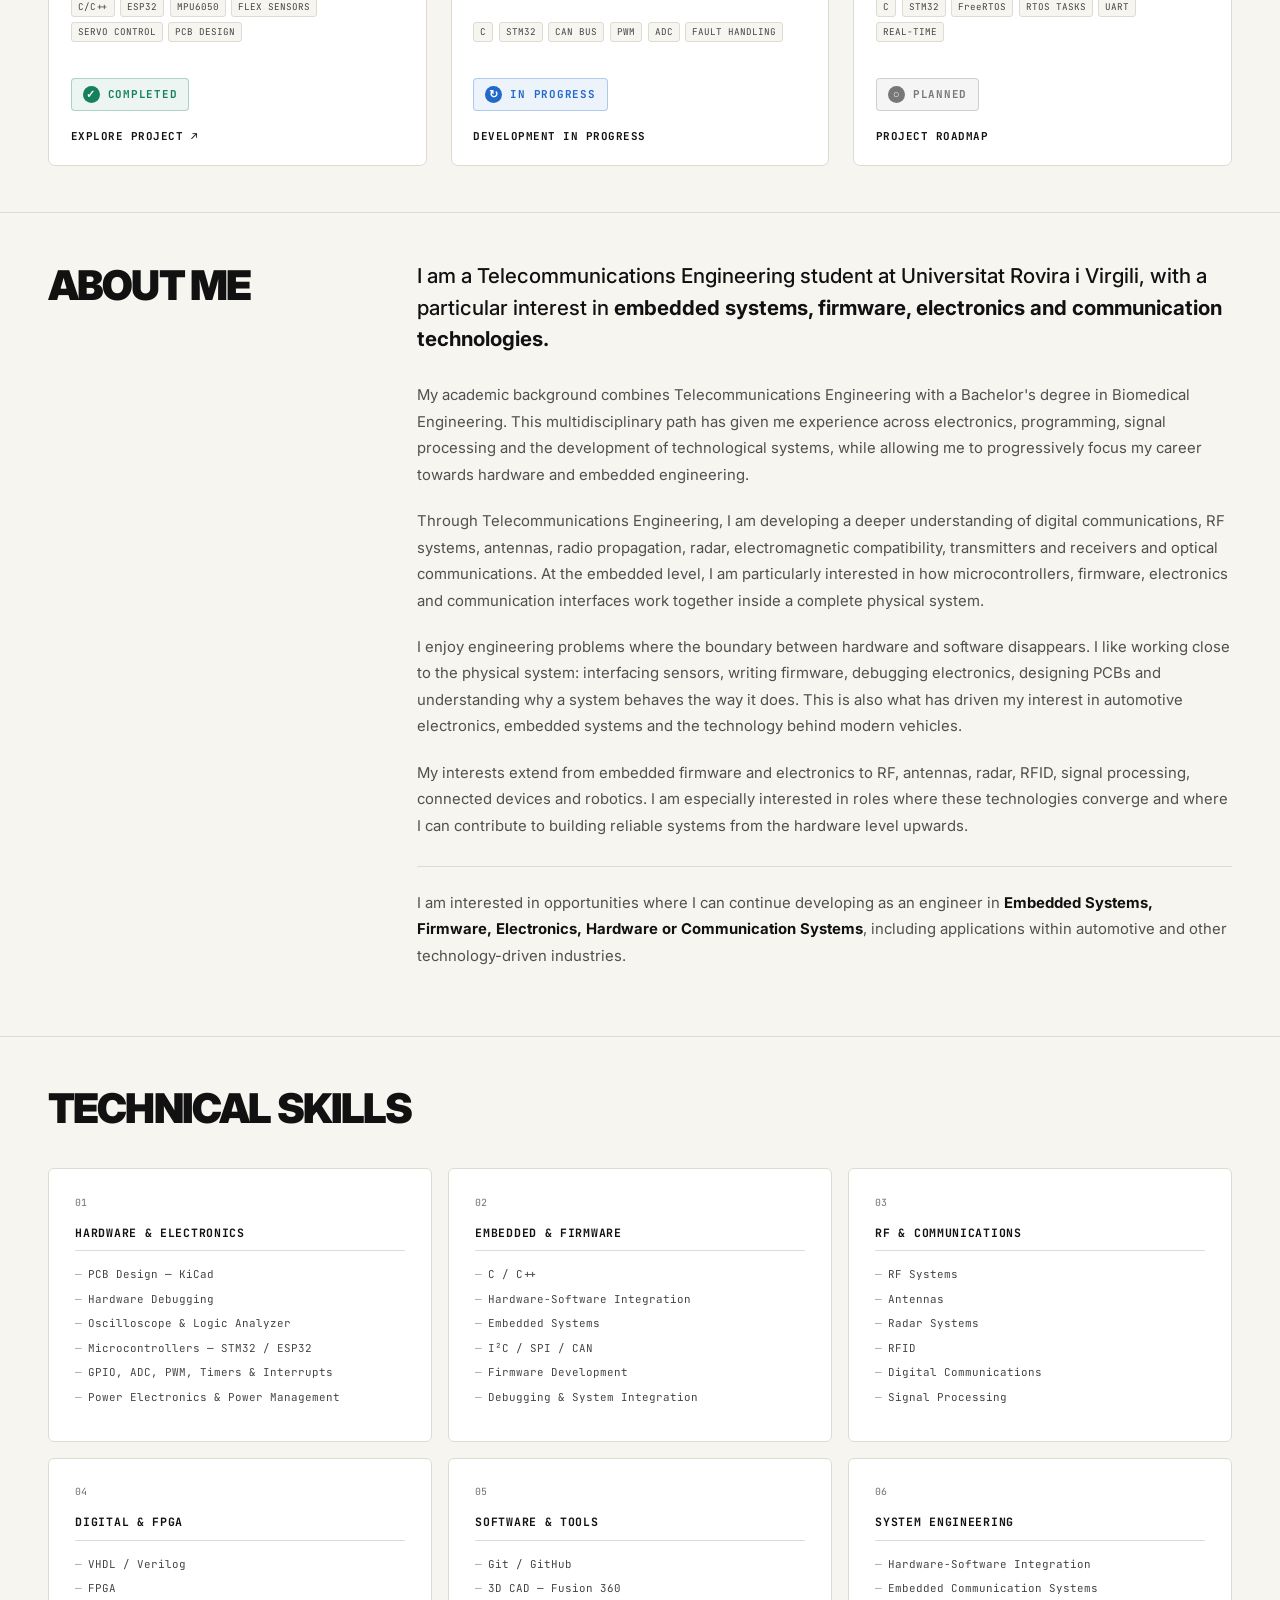
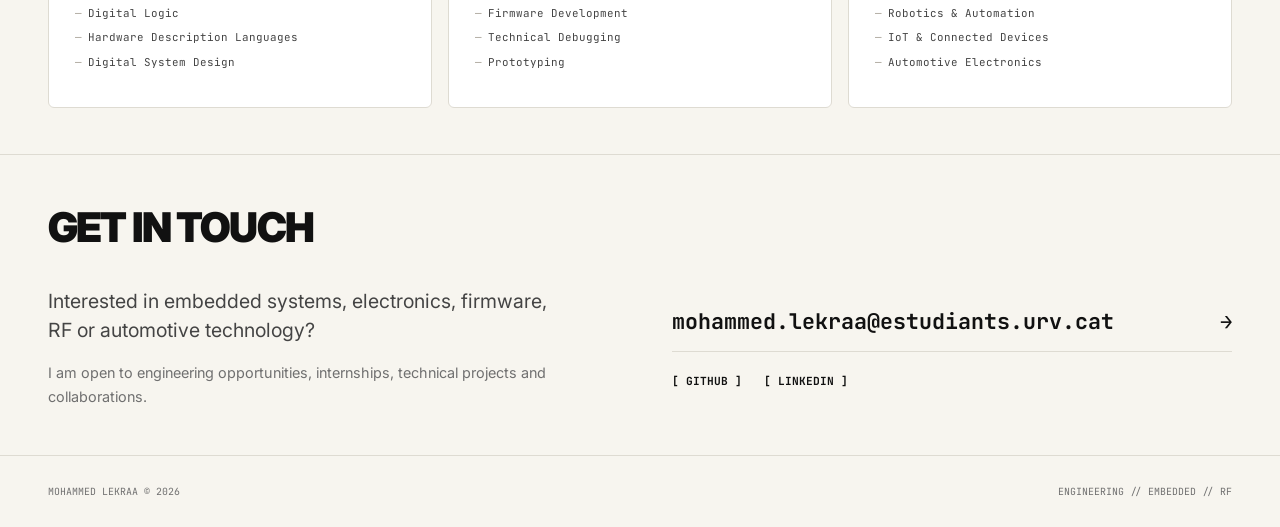
==== commit 642bbc7b: "Update index.html" ====
--- a/index.html
+++ b/index.html
@@ -1,3 +1,4 @@
+
 <!DOCTYPE html>
 <html lang="en">
 <head>
@@ -20,45 +21,121 @@
     href="https://fonts.googleapis.com/css2?family=Inter:wght@400;500;600;700;800;900&family=JetBrains+Mono:wght@400;500;700&display=swap"
     rel="stylesheet"
   >
+
+  <!-- PROJECT STATUS BADGES -->
+  <style>
+    .project-status {
+      display: inline-flex;
+      align-items: center;
+      gap: 8px;
+      width: fit-content;
+      margin-top: 16px;
+      padding: 7px 11px;
+      border: 1px solid;
+      border-radius: 4px;
+      font-family: "JetBrains Mono", monospace;
+      font-size: 0.68rem;
+      font-weight: 700;
+      letter-spacing: 0.07em;
+      line-height: 1.2;
+      text-transform: uppercase;
+    }
+
+    .project-status .status-icon {
+      display: inline-flex;
+      align-items: center;
+      justify-content: center;
+      width: 17px;
+      height: 17px;
+      flex-shrink: 0;
+      border-radius: 50%;
+      font-size: 0.7rem;
+      line-height: 1;
+    }
+
+    .project-status.completed {
+      color: #16805d;
+      background: rgba(22, 128, 93, 0.08);
+      border-color: rgba(22, 128, 93, 0.3);
+    }
+
+    .project-status.completed .status-icon {
+      color: #fff;
+      background: #16805d;
+    }
+
+    .project-status.in-progress {
+      color: #2369c8;
+      background: rgba(35, 105, 200, 0.08);
+      border-color: rgba(35, 105, 200, 0.3);
+    }
+
+    .project-status.in-progress .status-icon {
+      color: #fff;
+      background: #2369c8;
+    }
+
+    .project-status.planned {
+      color: #777;
+      background: rgba(120, 120, 120, 0.07);
+      border-color: rgba(120, 120, 120, 0.3);
+    }
+
+    .project-status.planned .status-icon {
+      color: #fff;
+      background: #777;
+    }
+
+    .project-info {
+      display: flex;
+      flex-direction: column;
+      align-items: flex-start;
+    }
+
+    .project-info .project-tags {
+      margin-top: 16px;
+    }
+
+    .project-info .project-link {
+      margin-top: 18px;
+    }
+
+    .project-card a:focus-visible {
+      outline: 2px solid currentColor;
+      outline-offset: 4px;
+    }
+
+    @media (prefers-reduced-motion: reduce) {
+      .project-status {
+        transition: none;
+      }
+    }
+  </style>
 </head>
 
 <body>
 
-  <!-- =========================
-       LOADER
-  ========================== -->
+  <!-- LOADER -->
 
   <div id="loader">
     <div class="loader-content">
-
-      <div class="loader-text">
-        SYSTEM.INIT // MOHAMMED LEKRAA
-      </div>
+      <div class="loader-text">SYSTEM.INIT // MOHAMMED LEKRAA</div>
 
       <div class="loader-bar-bg">
         <div class="loader-bar-fill" id="loader-fill"></div>
       </div>
 
-      <div class="loader-percentage" id="loader-counter">
-        0%
-      </div>
-
+      <div class="loader-percentage" id="loader-counter">0%</div>
     </div>
   </div>
 
 
-  <!-- =========================
-       NAVIGATION
-  ========================== -->
+  <!-- NAVIGATION -->
 
   <nav class="navbar">
-
-    <a href="#home" class="nav-logo">
-      ML // PORTFOLIO
-    </a>
+    <a href="#home" class="nav-logo">ML // PORTFOLIO</a>
 
     <div class="nav-links">
-
       <a href="#projects" class="nav-btn" data-section="projects">
         01 PROJECTS
       </a>
@@ -74,25 +151,18 @@
       <a href="#contact" class="nav-btn" data-section="contact">
         04 CONTACT
       </a>
-
     </div>
-
   </nav>
 
 
   <main>
 
-    <!-- =========================
-         HERO
-    ========================== -->
+    <!-- HERO -->
 
     <header class="hero" id="home">
 
       <div class="hero-left">
-
-        <span class="hero-intro">
-          Hi, I am
-        </span>
+        <span class="hero-intro">Hi, I am</span>
 
         <h1 class="hero-title">
           MOHAMMED<br>LEKRAA
@@ -107,7 +177,6 @@
         </p>
 
         <div class="hero-actions">
-
           <a href="#projects" class="btn-primary">
             VIEW PROJECTS ↓
           </a>
@@ -115,14 +184,11 @@
           <a href="#contact" class="btn-secondary">
             GET IN TOUCH ↗
           </a>
-
-        </div>
-
+        </div>
       </div>
 
 
       <div class="hero-right">
-
         <div class="portrait-card" id="tilt-card">
 
           <div class="card-header">
@@ -131,71 +197,61 @@
           </div>
 
           <div class="card-image-container">
-
             <img
               src="FotoTrajeNegro.png"
-              alt="Engineering workspace"
+              alt="Portrait of Mohammed Lekraa"
               class="card-img"
             >
-
           </div>
 
           <div class="card-footer">
-
-            <span class="mono-label">
-              MOHAMMED LEKRAA
-            </span>
+            <span class="mono-label">MOHAMMED LEKRAA</span>
 
             <span class="status-indicator">
               <span class="dot"></span>
               AVAILABLE
             </span>
-
-          </div>
-
-        </div>
-
+          </div>
+
+        </div>
       </div>
 
     </header>
 
 
-    <!-- =========================
-         PROJECTS
-    ========================== -->
+    <!-- PROJECTS -->
 
     <section id="projects" class="section reveal">
 
       <div class="section-heading">
-        <h2 class="section-title">
-          FEATURED PROJECTS
-        </h2>
-      </div>
-
+        <h2 class="section-title">FEATURED PROJECTS</h2>
+      </div>
 
       <div class="projects-grid">
 
 
-   <!-- PROJECT 01 -->
+        <!-- PROJECT 01: COMPLETED -->
+
         <article class="project-card">
-          
-          <a href="project/index.html" style="text-decoration: none; color: inherit; display: block; height: 100%;">
+
+          <a
+            href="project/index.html"
+            style="text-decoration: none; color: inherit; display: block; height: 100%;"
+            aria-label="Explore the completed sensorized glove controlled robotic arm project"
+          >
 
             <div class="project-img-wrapper">
 
-              <span class="project-tag-top">
-                PROJECT_01
-              </span>
+              <span class="project-tag-top">PROJECT_01</span>
 
               <div class="view-overlay">
-                <span>
-                  VIEW PROJECT &gt;
-                </span>
+                <span>VIEW PROJECT &gt;</span>
               </div>
 
               <img
                 src="Brazo3.jpg"
-                alt="Embedded electronics project"
+                alt="Robotic arm controlled by a sensorized glove"
+                loading="lazy"
               >
 
             </div>
@@ -204,42 +260,41 @@
             <div class="project-info">
 
               <div class="project-meta">
-
-                <span class="project-num">
-                  001
-                </span>
-
-                <span class="project-cat">
-                  EMBEDDED // FIRMWARE
-                </span>
-
+                <span class="project-num">001</span>
+                <span class="project-cat">EMBEDDED // FIRMWARE</span>
               </div>
-
 
               <h3 class="project-title">
                 Sensorized Glove Controlled Robotic Arm
               </h3>
 
-
               <p class="project-desc">
-                Embedded robotic system capable of reproducing human hand
-                and wrist movements using flex sensors, an inertial measurement
-                unit, microcontrollers and servo actuation.
+                Embedded robotic system capable of reproducing hand and wrist
+                movements using flex sensors, an inertial measurement unit,
+                ESP32 microcontrollers, Bluetooth communication and servo
+                actuation. The project involved hardware integration,
+                PCB work and debugging real-world system issues.
               </p>
 
-
               <div class="project-tags">
-
                 <span>C/C++</span>
                 <span>ESP32</span>
                 <span>MPU6050</span>
                 <span>FLEX SENSORS</span>
                 <span>SERVO CONTROL</span>
-
+                <span>PCB DESIGN</span>
               </div>
 
-
-              <span class="project-link" style="display: inline-block; margin-top: 15px;">
+              <div
+                class="project-status completed"
+                role="status"
+                aria-label="Project status: completed"
+              >
+                <span class="status-icon" aria-hidden="true">✓</span>
+                <span>Completed</span>
+              </div>
+
+              <span class="project-link">
                 EXPLORE PROJECT ↗
               </span>
 
@@ -250,25 +305,22 @@
         </article>
 
 
-        <!-- PROJECT 02 -->
+        <!-- PROJECT 02: IN PROGRESS -->
 
         <article class="project-card">
 
           <div class="project-img-wrapper">
 
-            <span class="project-tag-top">
-              PROJECT_02
-            </span>
+            <span class="project-tag-top">PROJECT_02</span>
 
             <div class="view-overlay">
-              <span>
-                VIEW PROJECT &gt;
-              </span>
+              <span>IN DEVELOPMENT</span>
             </div>
 
             <img
               src="Brazo1.jpg"
-              alt="Electronic hardware project"
+              alt="Existing electronics prototype used as a temporary project image"
+              loading="lazy"
             >
 
           </div>
@@ -277,69 +329,64 @@
           <div class="project-info">
 
             <div class="project-meta">
-
-              <span class="project-num">
-                002
-              </span>
-
-              <span class="project-cat">
-                ELECTRONICS // PCB
-              </span>
-
-            </div>
-
+              <span class="project-num">002</span>
+              <span class="project-cat">AUTOMOTIVE // CAN BUS</span>
+            </div>
 
             <h3 class="project-title">
-              Power & Control System
+              STM32 Automotive Control System
             </h3>
 
-
             <p class="project-desc">
-              Electronic architecture focused on separating power and
-              control stages to improve system stability, reduce electrical
-              interference and provide a more robust embedded platform.
+              Planned two-node embedded control architecture using STM32
+              microcontrollers and CAN communication. The system is intended
+              to read sensor inputs, control a motor through PWM and implement
+              fault handling, status reporting and safe shutdown behaviour.
             </p>
 
-
             <div class="project-tags">
-
-              <span>PCB</span>
-              <span>POWER</span>
-              <span>ESP32</span>
-              <span>ISOLATION</span>
-              <span>DEBUGGING</span>
-
-            </div>
-
-
-            <a href="#" class="project-link">
-              EXPLORE PROJECT ↗
-            </a>
+              <span>C</span>
+              <span>STM32</span>
+              <span>CAN BUS</span>
+              <span>PWM</span>
+              <span>ADC</span>
+              <span>FAULT HANDLING</span>
+            </div>
+
+            <div
+              class="project-status in-progress"
+              role="status"
+              aria-label="Project status: in progress"
+            >
+              <span class="status-icon" aria-hidden="true">↻</span>
+              <span>In Progress</span>
+            </div>
+
+            <span class="project-link">
+              DEVELOPMENT IN PROGRESS
+            </span>
 
           </div>
 
         </article>
 
 
-        <!-- PROJECT 03 -->
+        <!-- PROJECT 03: PLANNED -->
 
         <article class="project-card">
 
           <div class="project-img-wrapper">
 
-            <span class="project-tag-top">
-              PROJECT_03
-            </span>
+            <span class="project-tag-top">PROJECT_03</span>
 
             <div class="view-overlay">
-              <span>
-                VIEW PROJECT &gt;
-              </span>
+              <span>FUTURE PROJECT</span>
             </div>
 
             <img
               src="Brazo4.jpg"
-              alt="RF communication system"
+              alt="Existing embedded project image used temporarily"
+              loading="lazy"
             >
 
           </div>
@@ -348,44 +395,42 @@
           <div class="project-info">
 
             <div class="project-meta">
-
-              <span class="project-num">
-                003
-              </span>
-
-              <span class="project-cat">
-                RF // COMMUNICATIONS
-              </span>
-
-            </div>
-
+              <span class="project-num">003</span>
+              <span class="project-cat">REAL-TIME // RTOS</span>
+            </div>
 
             <h3 class="project-title">
-              RF Communication & Embedded Control
+              STM32 Real-Time System with FreeRTOS
             </h3>
 
-
             <p class="project-desc">
-              Embedded communication system combining sensor acquisition,
-              microcontroller-based processing and wireless data transmission
-              for real-time system interaction.
+              Planned real-time embedded platform exploring concurrent tasks
+              for sensor acquisition, control, serial communication and system
+              supervision. The objective is to investigate task scheduling,
+              priorities, queues, synchronization and timing behaviour.
             </p>
 
-
             <div class="project-tags">
-
-              <span>C/C++</span>
-              <span>RF</span>
-              <span>SENSORS</span>
-              <span>FIRMWARE</span>
-              <span>COMMUNICATIONS</span>
-
-            </div>
-
-
-            <a href="#" class="project-link">
-              EXPLORE PROJECT ↗
-            </a>
+              <span>C</span>
+              <span>STM32</span>
+              <span>FreeRTOS</span>
+              <span>RTOS TASKS</span>
+              <span>UART</span>
+              <span>REAL-TIME</span>
+            </div>
+
+            <div
+              class="project-status planned"
+              role="status"
+              aria-label="Project status: planned"
+            >
+              <span class="status-icon" aria-hidden="true">○</span>
+              <span>Planned</span>
+            </div>
+
+            <span class="project-link">
+              PROJECT ROADMAP
+            </span>
 
           </div>
 
@@ -397,31 +442,23 @@
     </section>
 
 
-    <!-- =========================
-         ABOUT
-    ========================== -->
+    <!-- ABOUT -->
 
     <section id="about" class="section reveal">
 
       <div class="about-grid">
 
         <div class="about-left">
-
-          <h2 class="section-title">
-            ABOUT ME
-          </h2>
-
-        </div>
-
+          <h2 class="section-title">ABOUT ME</h2>
+        </div>
 
         <div class="about-right">
 
           <p class="about-lead">
-            I am a final-year Telecommunications Engineering student at
+            I am a Telecommunications Engineering student at
             Universitat Rovira i Virgili, with a particular interest in
             <strong>embedded systems, firmware, electronics and communication technologies.</strong>
           </p>
-
 
           <p class="about-body">
             My academic background combines Telecommunications Engineering
@@ -431,7 +468,6 @@
             systems, while allowing me to progressively focus my career towards
             hardware and embedded engineering.
           </p>
-
 
           <p class="about-body">
             Through Telecommunications Engineering, I am developing a deeper
@@ -443,7 +479,6 @@
             inside a complete physical system.
           </p>
 
-
           <p class="about-body">
             I enjoy engineering problems where the boundary between hardware
             and software disappears. I like working close to the physical
@@ -453,7 +488,6 @@
             embedded systems and the technology behind modern vehicles.
           </p>
 
-
           <p class="about-body">
             My interests extend from embedded firmware and electronics to
             RF, antennas, radar, RFID, signal processing, connected devices
@@ -462,12 +496,11 @@
             reliable systems from the hardware level upwards.
           </p>
 
-
           <p class="about-body about-final">
-            I am currently looking for opportunities where I can continue
-            developing as an engineer in <strong>Embedded Systems, Firmware,
-            Electronics, Hardware or Communication Systems</strong>, including
-            applications within automotive and other technology-driven industries.
+            I am interested in opportunities where I can continue developing
+            as an engineer in <strong>Embedded Systems, Firmware, Electronics,
+            Hardware or Communication Systems</strong>, including applications
+            within automotive and other technology-driven industries.
           </p>
 
         </div>
@@ -477,16 +510,11 @@
     </section>
 
 
-    <!-- =========================
-         SKILLS
-    ========================== -->
+    <!-- SKILLS -->
 
     <section id="skills" class="section reveal">
 
-      <h2 class="section-title">
-        TECHNICAL SKILLS
-      </h2>
-
+      <h2 class="section-title">TECHNICAL SKILLS</h2>
 
       <div class="skills-grid">
 
@@ -494,246 +522,99 @@
         <!-- HARDWARE -->
 
         <div class="skill-card">
-
-          <div class="skill-index">
-            01
-          </div>
-
-          <h3>
-            HARDWARE & ELECTRONICS
-          </h3>
+          <div class="skill-index">01</div>
+          <h3>HARDWARE & ELECTRONICS</h3>
 
           <ul>
-
-            <li>
-              PCB Design — KiCad
-            </li>
-
-            <li>
-              Hardware Debugging
-            </li>
-
-            <li>
-              Oscilloscope & Logic Analyzer
-            </li>
-
-            <li>
-              Microcontrollers — STM32 / ESP32
-            </li>
-
-            <li>
-              GPIO, ADC, PWM, Timers & Interrupts
-            </li>
-
-            <li>
-              Power Electronics & Power Management
-            </li>
-
+            <li>PCB Design — KiCad</li>
+            <li>Hardware Debugging</li>
+            <li>Oscilloscope & Logic Analyzer</li>
+            <li>Microcontrollers — STM32 / ESP32</li>
+            <li>GPIO, ADC, PWM, Timers & Interrupts</li>
+            <li>Power Electronics & Power Management</li>
           </ul>
-
         </div>
 
 
         <!-- EMBEDDED -->
 
         <div class="skill-card">
-
-          <div class="skill-index">
-            02
-          </div>
-
-          <h3>
-            EMBEDDED & FIRMWARE
-          </h3>
+          <div class="skill-index">02</div>
+          <h3>EMBEDDED & FIRMWARE</h3>
 
           <ul>
-
-            <li>
-              C / C++
-            </li>
-
-            <li>
-              Hardware-Software Integration
-            </li>
-
-            <li>
-              Embedded Systems
-            </li>
-
-            <li>
-              I²C / SPI / CAN
-            </li>
-
-            <li>
-              Firmware Development
-            </li>
-
-            <li>
-              Debugging & System Integration
-            </li>
-
+            <li>C / C++</li>
+            <li>Hardware-Software Integration</li>
+            <li>Embedded Systems</li>
+            <li>I²C / SPI / CAN</li>
+            <li>Firmware Development</li>
+            <li>Debugging & System Integration</li>
           </ul>
-
         </div>
 
 
         <!-- COMMUNICATIONS -->
 
         <div class="skill-card">
-
-          <div class="skill-index">
-            03
-          </div>
-
-          <h3>
-            RF & COMMUNICATIONS
-          </h3>
+          <div class="skill-index">03</div>
+          <h3>RF & COMMUNICATIONS</h3>
 
           <ul>
-
-            <li>
-              RF Systems
-            </li>
-
-            <li>
-              Antennas
-            </li>
-
-            <li>
-              Radar Systems
-            </li>
-
-            <li>
-              RFID
-            </li>
-
-            <li>
-              Digital Communications
-            </li>
-
-            <li>
-              Signal Processing
-            </li>
-
+            <li>RF Systems</li>
+            <li>Antennas</li>
+            <li>Radar Systems</li>
+            <li>RFID</li>
+            <li>Digital Communications</li>
+            <li>Signal Processing</li>
           </ul>
-
         </div>
 
 
         <!-- DIGITAL -->
 
         <div class="skill-card">
-
-          <div class="skill-index">
-            04
-          </div>
-
-          <h3>
-            DIGITAL & FPGA
-          </h3>
+          <div class="skill-index">04</div>
+          <h3>DIGITAL & FPGA</h3>
 
           <ul>
-
-            <li>
-              VHDL / Verilog
-            </li>
-
-            <li>
-              FPGA
-            </li>
-
-            <li>
-              Digital Logic
-            </li>
-
-            <li>
-              Hardware Description Languages
-            </li>
-
-            <li>
-              Digital System Design
-            </li>
-
+            <li>VHDL / Verilog</li>
+            <li>FPGA</li>
+            <li>Digital Logic</li>
+            <li>Hardware Description Languages</li>
+            <li>Digital System Design</li>
           </ul>
-
         </div>
 
 
         <!-- SOFTWARE -->
 
         <div class="skill-card">
-
-          <div class="skill-index">
-            05
-          </div>
-
-          <h3>
-            SOFTWARE & TOOLS
-          </h3>
+          <div class="skill-index">05</div>
+          <h3>SOFTWARE & TOOLS</h3>
 
           <ul>
-
-            <li>
-              Git / GitHub
-            </li>
-
-            <li>
-              3D CAD — Fusion 360
-            </li>
-
-            <li>
-              Firmware Development
-            </li>
-
-            <li>
-              Technical Debugging
-            </li>
-
-            <li>
-              Prototyping
-            </li>
-
+            <li>Git / GitHub</li>
+            <li>3D CAD — Fusion 360</li>
+            <li>Firmware Development</li>
+            <li>Technical Debugging</li>
+            <li>Prototyping</li>
           </ul>
-
         </div>
 
 
         <!-- SYSTEMS -->
 
         <div class="skill-card">
-
-          <div class="skill-index">
-            06
-          </div>
-
-          <h3>
-            SYSTEM ENGINEERING
-          </h3>
+          <div class="skill-index">06</div>
+          <h3>SYSTEM ENGINEERING</h3>
 
           <ul>
-
-            <li>
-              Hardware-Software Integration
-            </li>
-
-            <li>
-              Embedded Communication Systems
-            </li>
-
-            <li>
-              Robotics & Automation
-            </li>
-
-            <li>
-              IoT & Connected Devices
-            </li>
-
-            <li>
-              Automotive Electronics
-            </li>
-
+            <li>Hardware-Software Integration</li>
+            <li>Embedded Communication Systems</li>
+            <li>Robotics & Automation</li>
+            <li>IoT & Connected Devices</li>
+            <li>Automotive Electronics</li>
           </ul>
-
         </div>
 
 
@@ -742,16 +623,11 @@
     </section>
 
 
-    <!-- =========================
-         CONTACT
-    ========================== -->
+    <!-- CONTACT -->
 
     <section id="contact" class="section reveal">
 
-      <h2 class="section-title">
-        GET IN TOUCH
-      </h2>
-
+      <h2 class="section-title">GET IN TOUCH</h2>
 
       <div class="contact-grid">
 
@@ -777,18 +653,13 @@
             class="email-link"
           >
             mohammed.lekraa@estudiants.urv.cat
-
-            <span class="arrow">
-              →
-            </span>
-
+            <span class="arrow">→</span>
           </a>
 
-
           <div class="social-links">
 
             <a
-              href="#"
+              href="https://github.com/MohammedLekraa"
               target="_blank"
               rel="noopener noreferrer"
             >
@@ -814,20 +685,11 @@
   </main>
 
 
-  <!-- =========================
-       FOOTER
-  ========================== -->
+  <!-- FOOTER -->
 
   <footer class="footer">
-
-    <span>
-      MOHAMMED LEKRAA © 2026
-    </span>
-
-    <span>
-      ENGINEERING // EMBEDDED // RF
-    </span>
-
+    <span>MOHAMMED LEKRAA © 2026</span>
+    <span>ENGINEERING // EMBEDDED // RF</span>
   </footer>
 
 
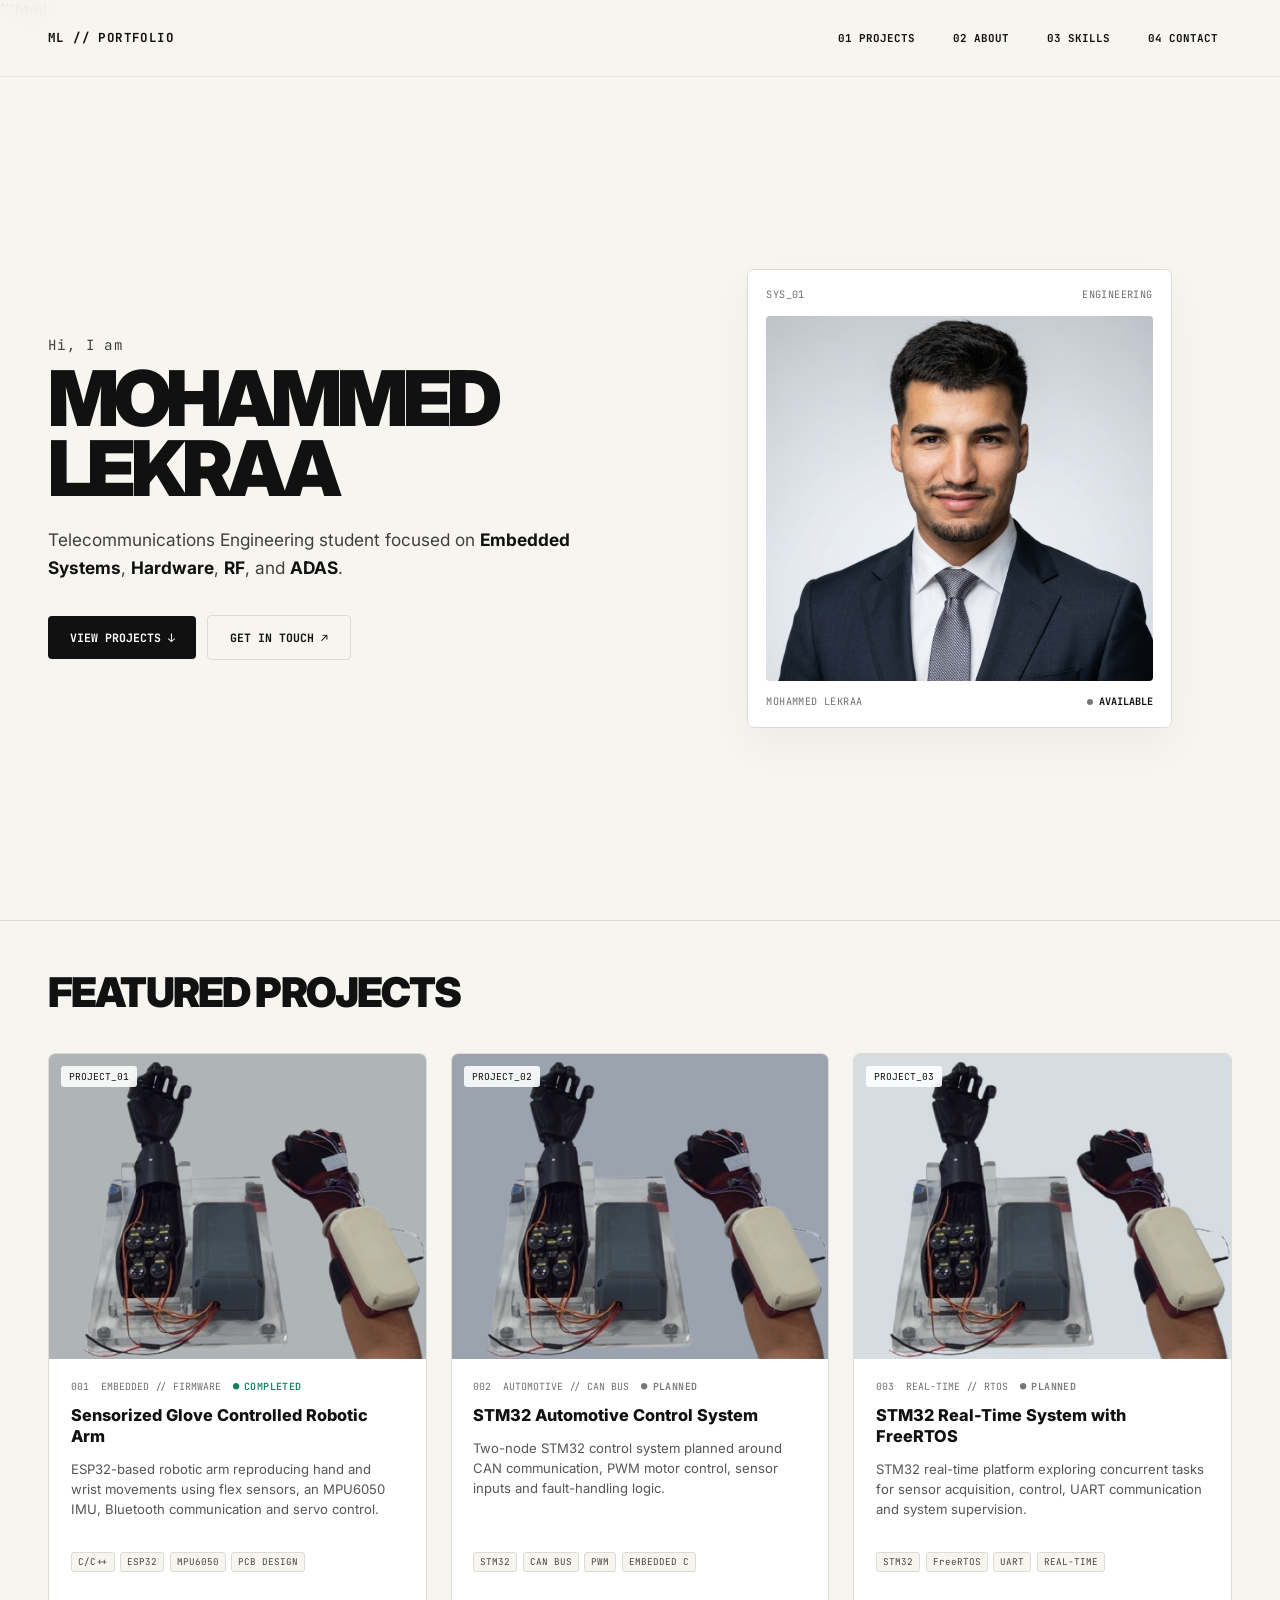
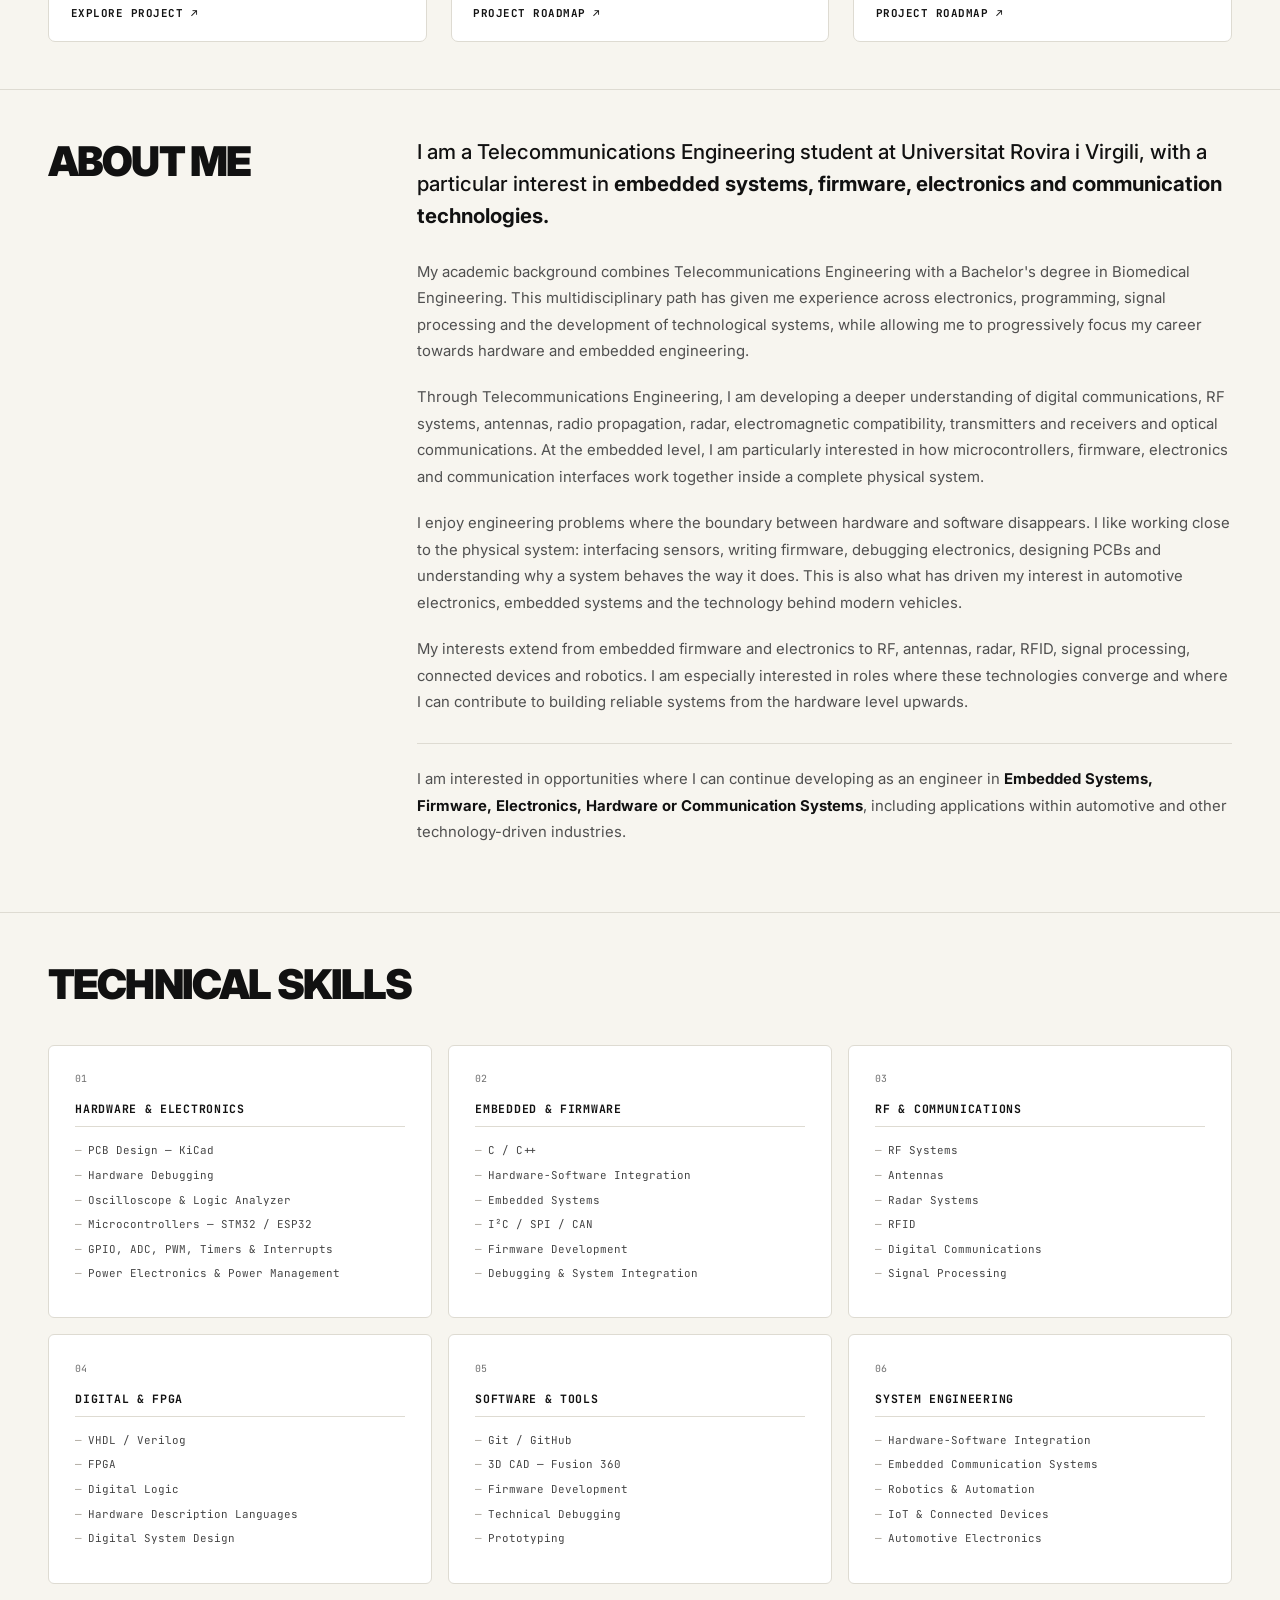
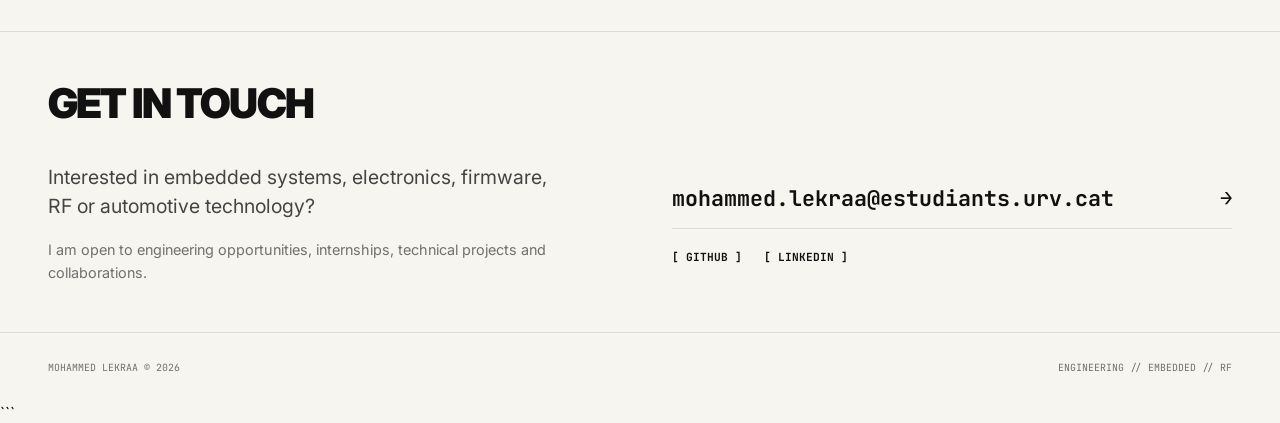
==== commit 7a919d83: "Refactor project status and improve descriptions Updated project status and descriptions for clarity" ====
--- a/index.html
+++ b/index.html
@@ -1,4 +1,4 @@
-
+```html
 <!DOCTYPE html>
 <html lang="en">
 <head>
@@ -22,68 +22,41 @@
     rel="stylesheet"
   >
 
-  <!-- PROJECT STATUS BADGES -->
+  <!-- COMPACT PROJECT STATUS -->
   <style>
-    .project-status {
+    .project-meta {
+      display: flex;
+      align-items: center;
+      flex-wrap: wrap;
+      gap: 8px 12px;
+    }
+
+    .project-state {
       display: inline-flex;
       align-items: center;
-      gap: 8px;
-      width: fit-content;
-      margin-top: 16px;
-      padding: 7px 11px;
-      border: 1px solid;
-      border-radius: 4px;
+      gap: 5px;
       font-family: "JetBrains Mono", monospace;
-      font-size: 0.68rem;
-      font-weight: 700;
-      letter-spacing: 0.07em;
+      font-size: 0.62rem;
+      font-weight: 600;
+      letter-spacing: 0.04em;
       line-height: 1.2;
-      text-transform: uppercase;
-    }
-
-    .project-status .status-icon {
-      display: inline-flex;
-      align-items: center;
-      justify-content: center;
-      width: 17px;
-      height: 17px;
-      flex-shrink: 0;
-      border-radius: 50%;
-      font-size: 0.7rem;
-      line-height: 1;
-    }
-
-    .project-status.completed {
+      white-space: nowrap;
+    }
+
+    .project-state .state-dot {
+      font-size: 0.65rem;
+    }
+
+    .project-state.completed {
       color: #16805d;
-      background: rgba(22, 128, 93, 0.08);
-      border-color: rgba(22, 128, 93, 0.3);
-    }
-
-    .project-status.completed .status-icon {
-      color: #fff;
-      background: #16805d;
-    }
-
-    .project-status.in-progress {
+    }
+
+    .project-state.in-progress {
       color: #2369c8;
-      background: rgba(35, 105, 200, 0.08);
-      border-color: rgba(35, 105, 200, 0.3);
-    }
-
-    .project-status.in-progress .status-icon {
-      color: #fff;
-      background: #2369c8;
-    }
-
-    .project-status.planned {
+    }
+
+    .project-state.planned {
       color: #777;
-      background: rgba(120, 120, 120, 0.07);
-      border-color: rgba(120, 120, 120, 0.3);
-    }
-
-    .project-status.planned .status-icon {
-      color: #fff;
-      background: #777;
     }
 
     .project-info {
@@ -93,11 +66,11 @@
     }
 
     .project-info .project-tags {
-      margin-top: 16px;
+      margin-top: 12px;
     }
 
     .project-info .project-link {
-      margin-top: 18px;
+      margin-top: 14px;
     }
 
     .project-card a:focus-visible {
@@ -106,7 +79,7 @@
     }
 
     @media (prefers-reduced-motion: reduce) {
-      .project-status {
+      .project-state {
         transition: none;
       }
     }
@@ -262,6 +235,10 @@
               <div class="project-meta">
                 <span class="project-num">001</span>
                 <span class="project-cat">EMBEDDED // FIRMWARE</span>
+                <span class="project-state completed">
+                  <span class="state-dot" aria-hidden="true">●</span>
+                  COMPLETED
+                </span>
               </div>
 
               <h3 class="project-title">
@@ -269,29 +246,16 @@
               </h3>
 
               <p class="project-desc">
-                Embedded robotic system capable of reproducing hand and wrist
-                movements using flex sensors, an inertial measurement unit,
-                ESP32 microcontrollers, Bluetooth communication and servo
-                actuation. The project involved hardware integration,
-                PCB work and debugging real-world system issues.
+                ESP32-based robotic arm reproducing hand and wrist movements
+                using flex sensors, an MPU6050 IMU, Bluetooth communication
+                and servo control.
               </p>
 
               <div class="project-tags">
                 <span>C/C++</span>
                 <span>ESP32</span>
                 <span>MPU6050</span>
-                <span>FLEX SENSORS</span>
-                <span>SERVO CONTROL</span>
                 <span>PCB DESIGN</span>
-              </div>
-
-              <div
-                class="project-status completed"
-                role="status"
-                aria-label="Project status: completed"
-              >
-                <span class="status-icon" aria-hidden="true">✓</span>
-                <span>Completed</span>
               </div>
 
               <span class="project-link">
@@ -305,7 +269,7 @@
         </article>
 
 
-        <!-- PROJECT 02: IN PROGRESS -->
+        <!-- PROJECT 02: PLANNED -->
 
         <article class="project-card">
 
@@ -314,7 +278,7 @@
             <span class="project-tag-top">PROJECT_02</span>
 
             <div class="view-overlay">
-              <span>IN DEVELOPMENT</span>
+              <span>FUTURE PROJECT</span>
             </div>
 
             <img
@@ -331,6 +295,10 @@
             <div class="project-meta">
               <span class="project-num">002</span>
               <span class="project-cat">AUTOMOTIVE // CAN BUS</span>
+              <span class="project-state planned">
+                <span class="state-dot" aria-hidden="true">●</span>
+                PLANNED
+              </span>
             </div>
 
             <h3 class="project-title">
@@ -338,32 +306,19 @@
             </h3>
 
             <p class="project-desc">
-              Planned two-node embedded control architecture using STM32
-              microcontrollers and CAN communication. The system is intended
-              to read sensor inputs, control a motor through PWM and implement
-              fault handling, status reporting and safe shutdown behaviour.
+              Two-node STM32 control system planned around CAN communication,
+              PWM motor control, sensor inputs and fault-handling logic.
             </p>
 
             <div class="project-tags">
-              <span>C</span>
               <span>STM32</span>
               <span>CAN BUS</span>
               <span>PWM</span>
-              <span>ADC</span>
-              <span>FAULT HANDLING</span>
-            </div>
-
-            <div
-              class="project-status in-progress"
-              role="status"
-              aria-label="Project status: in progress"
-            >
-              <span class="status-icon" aria-hidden="true">↻</span>
-              <span>In Progress</span>
+              <span>EMBEDDED C</span>
             </div>
 
             <span class="project-link">
-              DEVELOPMENT IN PROGRESS
+              PROJECT ROADMAP ↗
             </span>
 
           </div>
@@ -397,6 +352,10 @@
             <div class="project-meta">
               <span class="project-num">003</span>
               <span class="project-cat">REAL-TIME // RTOS</span>
+              <span class="project-state planned">
+                <span class="state-dot" aria-hidden="true">●</span>
+                PLANNED
+              </span>
             </div>
 
             <h3 class="project-title">
@@ -404,32 +363,19 @@
             </h3>
 
             <p class="project-desc">
-              Planned real-time embedded platform exploring concurrent tasks
-              for sensor acquisition, control, serial communication and system
-              supervision. The objective is to investigate task scheduling,
-              priorities, queues, synchronization and timing behaviour.
+              STM32 real-time platform exploring concurrent tasks for sensor
+              acquisition, control, UART communication and system supervision.
             </p>
 
             <div class="project-tags">
-              <span>C</span>
               <span>STM32</span>
               <span>FreeRTOS</span>
-              <span>RTOS TASKS</span>
               <span>UART</span>
               <span>REAL-TIME</span>
             </div>
 
-            <div
-              class="project-status planned"
-              role="status"
-              aria-label="Project status: planned"
-            >
-              <span class="status-icon" aria-hidden="true">○</span>
-              <span>Planned</span>
-            </div>
-
             <span class="project-link">
-              PROJECT ROADMAP
+              PROJECT ROADMAP ↗
             </span>
 
           </div>
@@ -697,3 +643,4 @@
 
 </body>
 </html>
+```
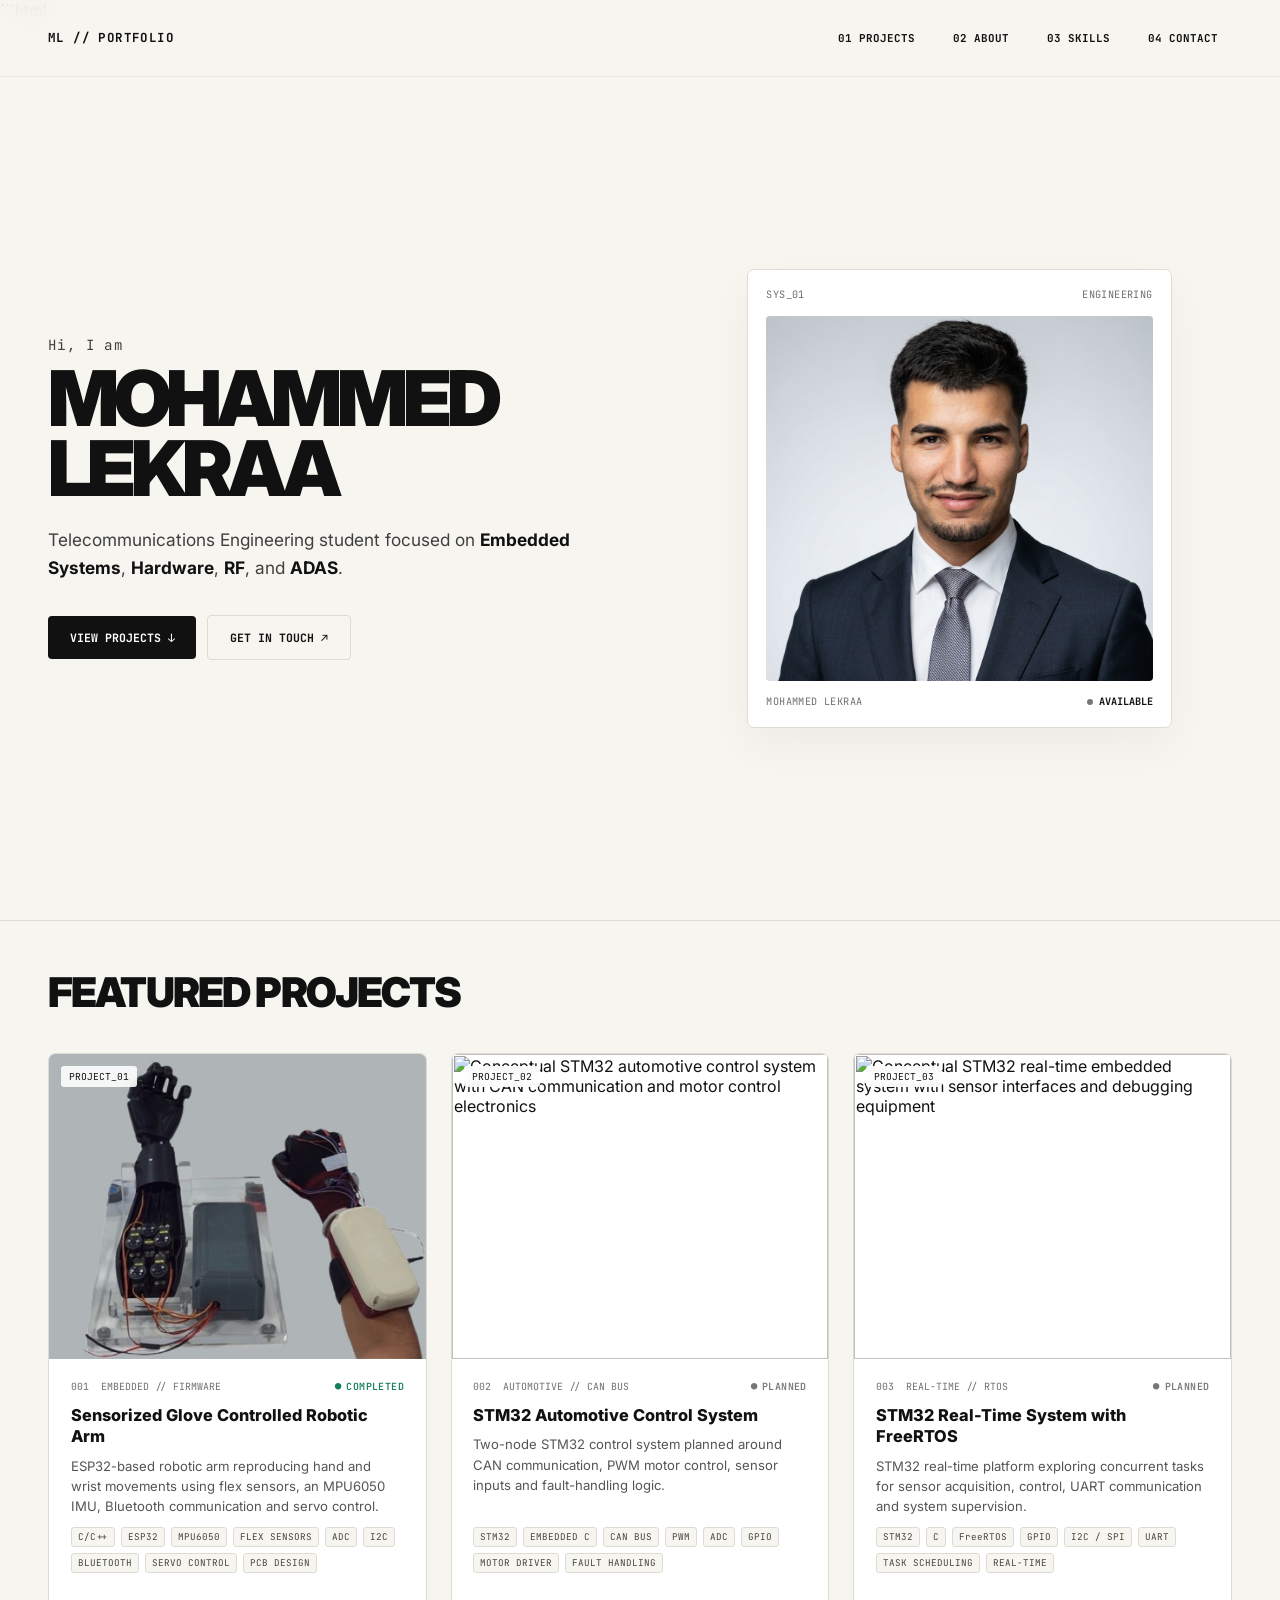
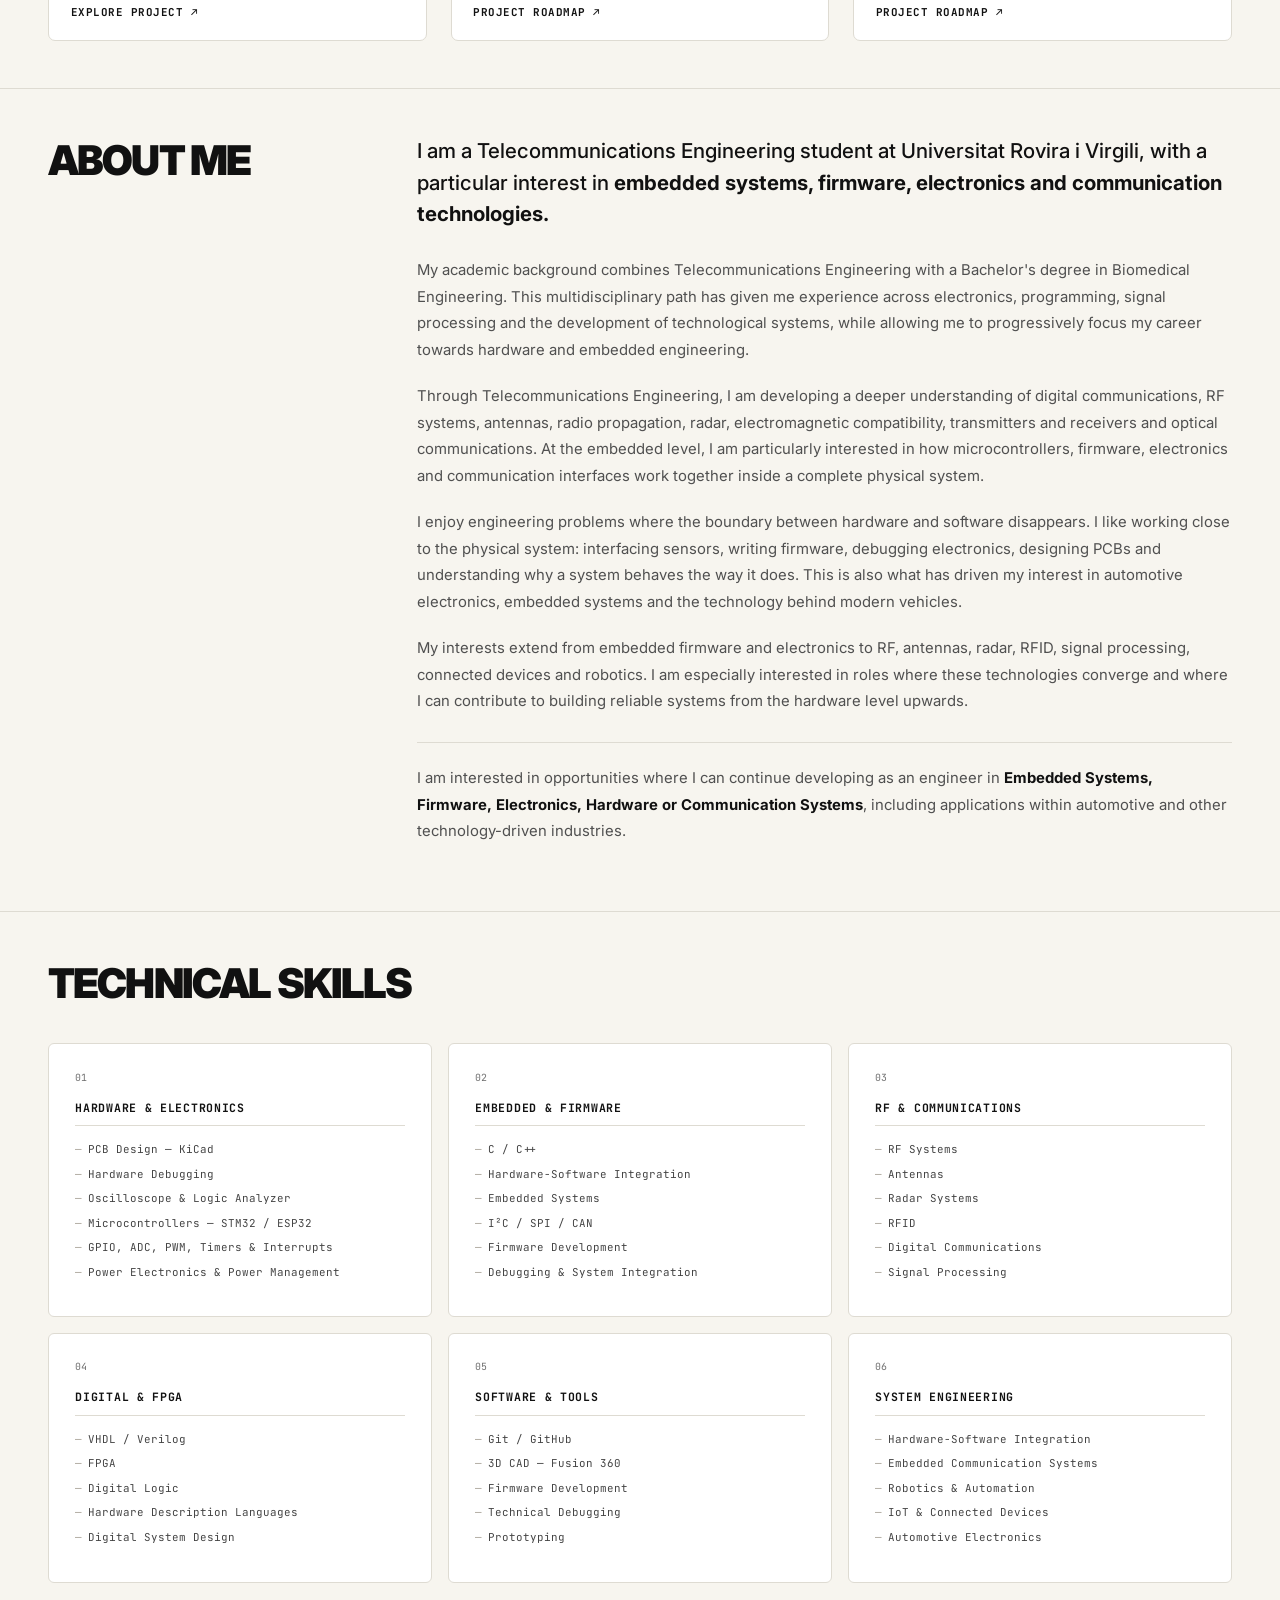
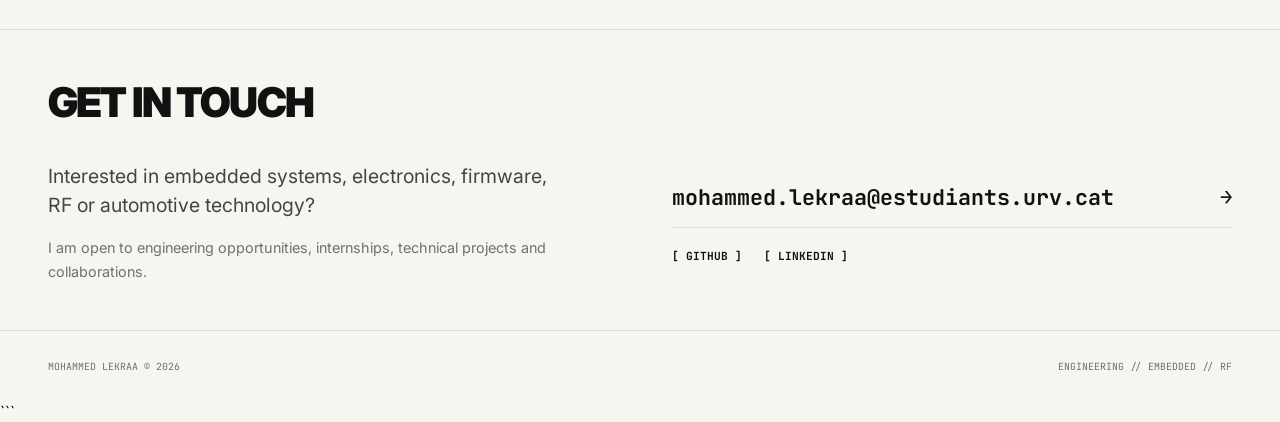
==== commit 9df0c69e: "Update index.html" ====
--- a/index.html
+++ b/index.html
@@ -22,25 +22,28 @@
     rel="stylesheet"
   >
 
-  <!-- COMPACT PROJECT STATUS -->
+  <!-- COMPACT PROJECT CARDS & STATUS -->
   <style>
     .project-meta {
       display: flex;
       align-items: center;
       flex-wrap: wrap;
       gap: 8px 12px;
+      width: 100%;
     }
 
     .project-state {
       display: inline-flex;
       align-items: center;
       gap: 5px;
+      margin-left: auto;
       font-family: "JetBrains Mono", monospace;
       font-size: 0.62rem;
       font-weight: 600;
       letter-spacing: 0.04em;
       line-height: 1.2;
       white-space: nowrap;
+      flex-shrink: 0;
     }
 
     .project-state .state-dot {
@@ -65,17 +68,37 @@
       align-items: flex-start;
     }
 
+    /* Reduce vertical space inside each card */
     .project-info .project-tags {
+      margin-top: 10px;
+      gap: 6px;
+    }
+
+    .project-info .project-link {
       margin-top: 12px;
     }
 
-    .project-info .project-link {
-      margin-top: 14px;
+    .project-info .project-title {
+      margin-bottom: 8px;
+    }
+
+    .project-info .project-desc {
+      margin-bottom: 0;
     }
 
     .project-card a:focus-visible {
       outline: 2px solid currentColor;
       outline-offset: 4px;
+    }
+
+    @media (max-width: 480px) {
+      .project-meta {
+        gap: 7px 9px;
+      }
+
+      .project-state {
+        font-size: 0.58rem;
+      }
     }
 
     @media (prefers-reduced-motion: reduce) {
@@ -235,6 +258,7 @@
               <div class="project-meta">
                 <span class="project-num">001</span>
                 <span class="project-cat">EMBEDDED // FIRMWARE</span>
+
                 <span class="project-state completed">
                   <span class="state-dot" aria-hidden="true">●</span>
                   COMPLETED
@@ -255,6 +279,11 @@
                 <span>C/C++</span>
                 <span>ESP32</span>
                 <span>MPU6050</span>
+                <span>FLEX SENSORS</span>
+                <span>ADC</span>
+                <span>I2C</span>
+                <span>BLUETOOTH</span>
+                <span>SERVO CONTROL</span>
                 <span>PCB DESIGN</span>
               </div>
 
@@ -282,8 +311,8 @@
             </div>
 
             <img
-              src="Brazo1.jpg"
-              alt="Existing electronics prototype used as a temporary project image"
+              src="STM32_CAN.jpg"
+              alt="Conceptual STM32 automotive control system with CAN communication and motor control electronics"
               loading="lazy"
             >
 
@@ -295,6 +324,7 @@
             <div class="project-meta">
               <span class="project-num">002</span>
               <span class="project-cat">AUTOMOTIVE // CAN BUS</span>
+
               <span class="project-state planned">
                 <span class="state-dot" aria-hidden="true">●</span>
                 PLANNED
@@ -312,9 +342,13 @@
 
             <div class="project-tags">
               <span>STM32</span>
+              <span>EMBEDDED C</span>
               <span>CAN BUS</span>
               <span>PWM</span>
-              <span>EMBEDDED C</span>
+              <span>ADC</span>
+              <span>GPIO</span>
+              <span>MOTOR DRIVER</span>
+              <span>FAULT HANDLING</span>
             </div>
 
             <span class="project-link">
@@ -339,8 +373,8 @@
             </div>
 
             <img
-              src="Brazo4.jpg"
-              alt="Existing embedded project image used temporarily"
+              src="STM32_FreeRTOS.jpg"
+              alt="Conceptual STM32 real-time embedded system with sensor interfaces and debugging equipment"
               loading="lazy"
             >
 
@@ -352,6 +386,7 @@
             <div class="project-meta">
               <span class="project-num">003</span>
               <span class="project-cat">REAL-TIME // RTOS</span>
+
               <span class="project-state planned">
                 <span class="state-dot" aria-hidden="true">●</span>
                 PLANNED
@@ -369,8 +404,12 @@
 
             <div class="project-tags">
               <span>STM32</span>
+              <span>C</span>
               <span>FreeRTOS</span>
+              <span>GPIO</span>
+              <span>I2C / SPI</span>
               <span>UART</span>
+              <span>TASK SCHEDULING</span>
               <span>REAL-TIME</span>
             </div>
 
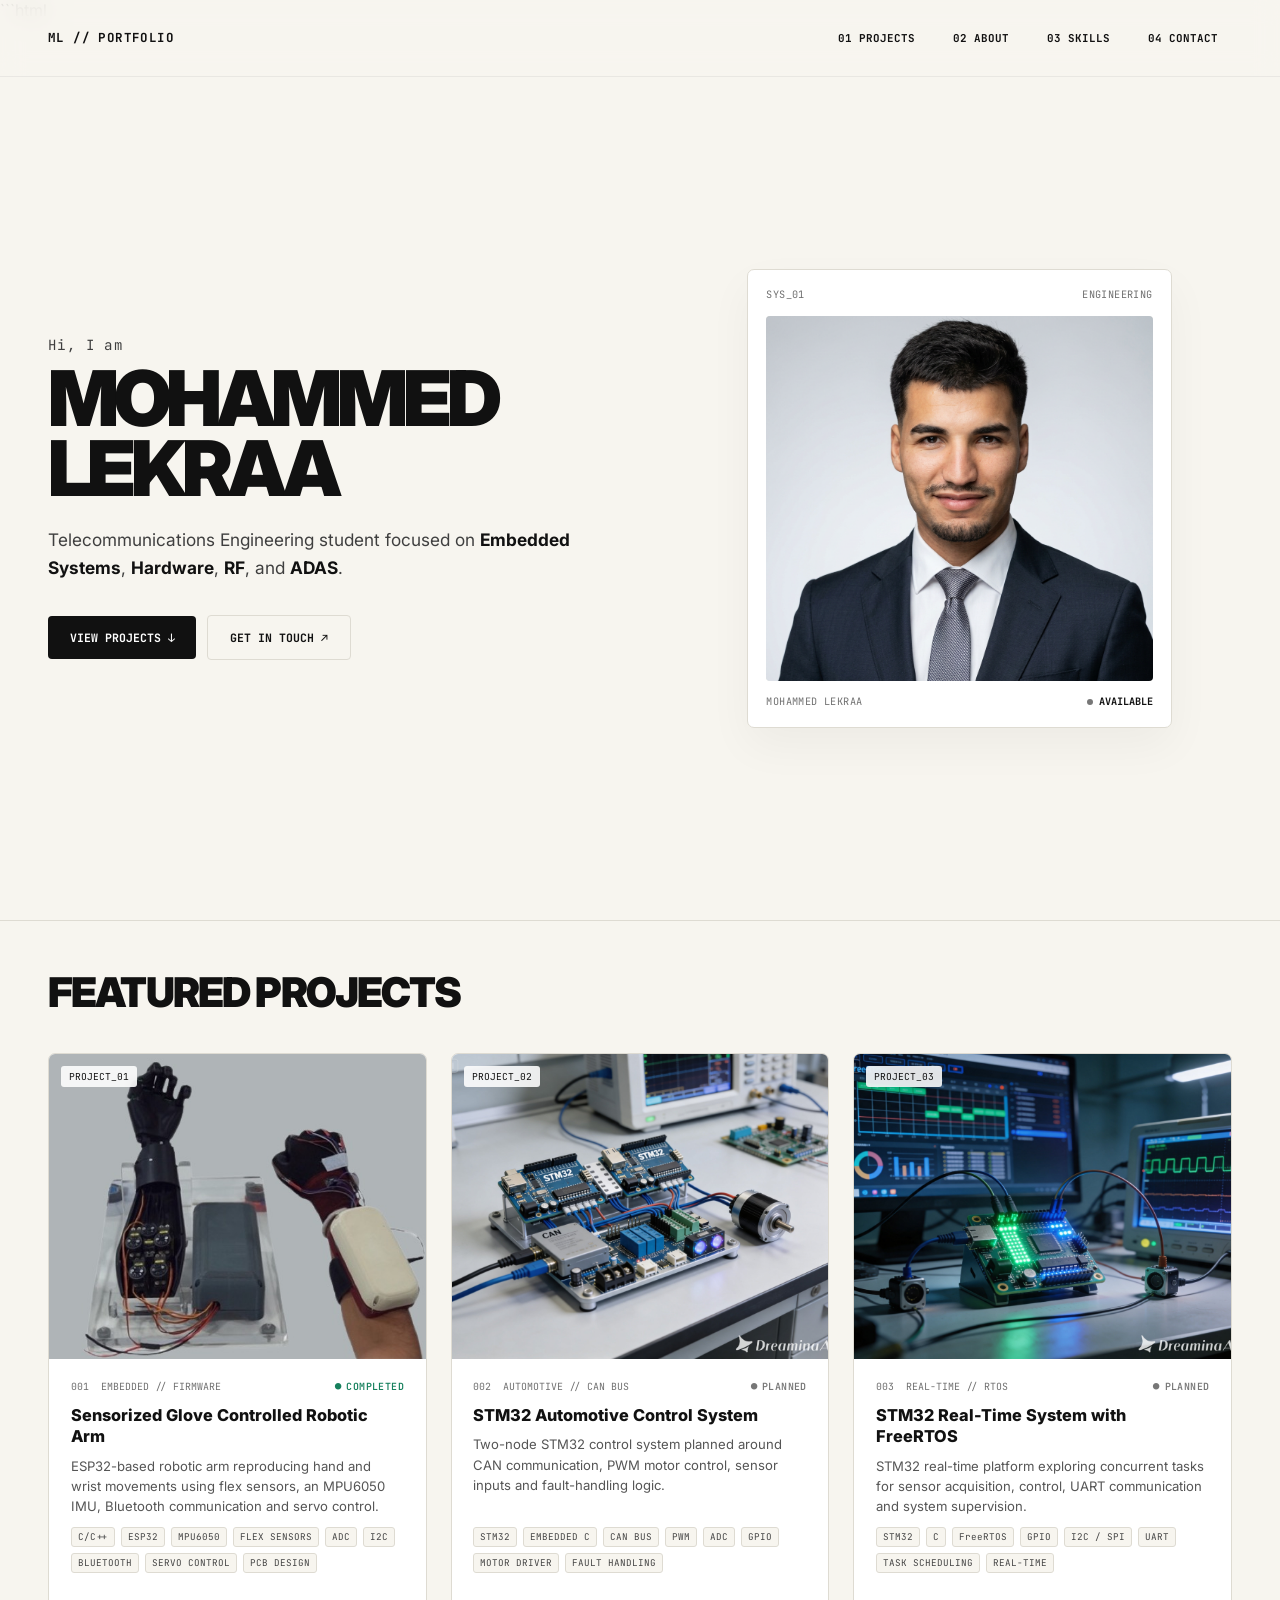
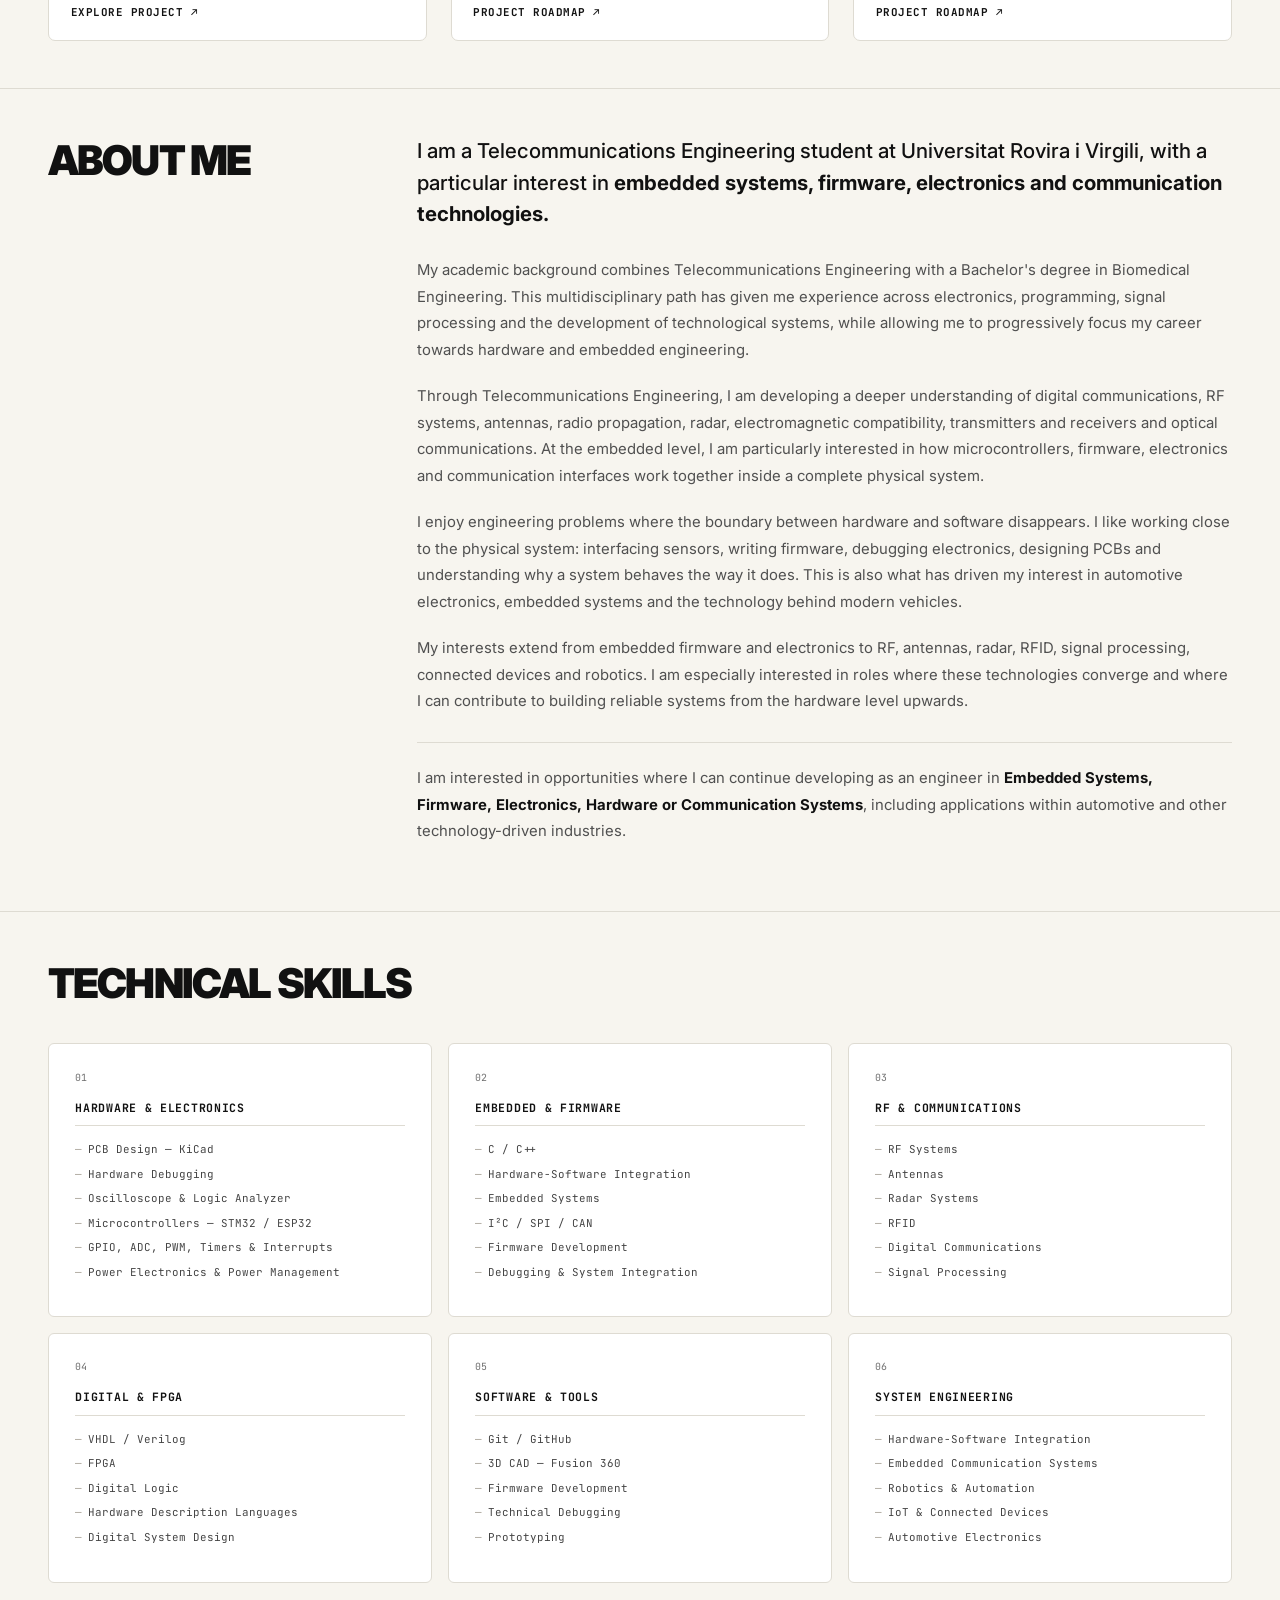
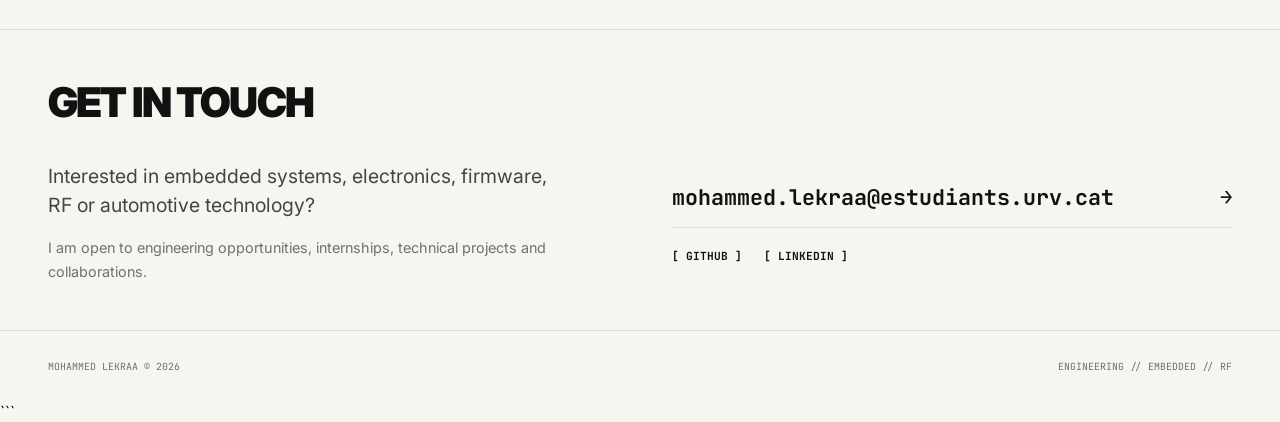
==== commit a9f8397b: "Update image file extensions from .jpg to .jpeg" ====
--- a/index.html
+++ b/index.html
@@ -311,7 +311,7 @@
             </div>
 
             <img
-              src="STM32_CAN.jpg"
+              src="STM32_CAN.jpeg"
               alt="Conceptual STM32 automotive control system with CAN communication and motor control electronics"
               loading="lazy"
             >
@@ -373,7 +373,7 @@
             </div>
 
             <img
-              src="STM32_FreeRTOS.jpg"
+              src="STM32_FreeRTOS.jpeg"
               alt="Conceptual STM32 real-time embedded system with sensor interfaces and debugging equipment"
               loading="lazy"
             >
